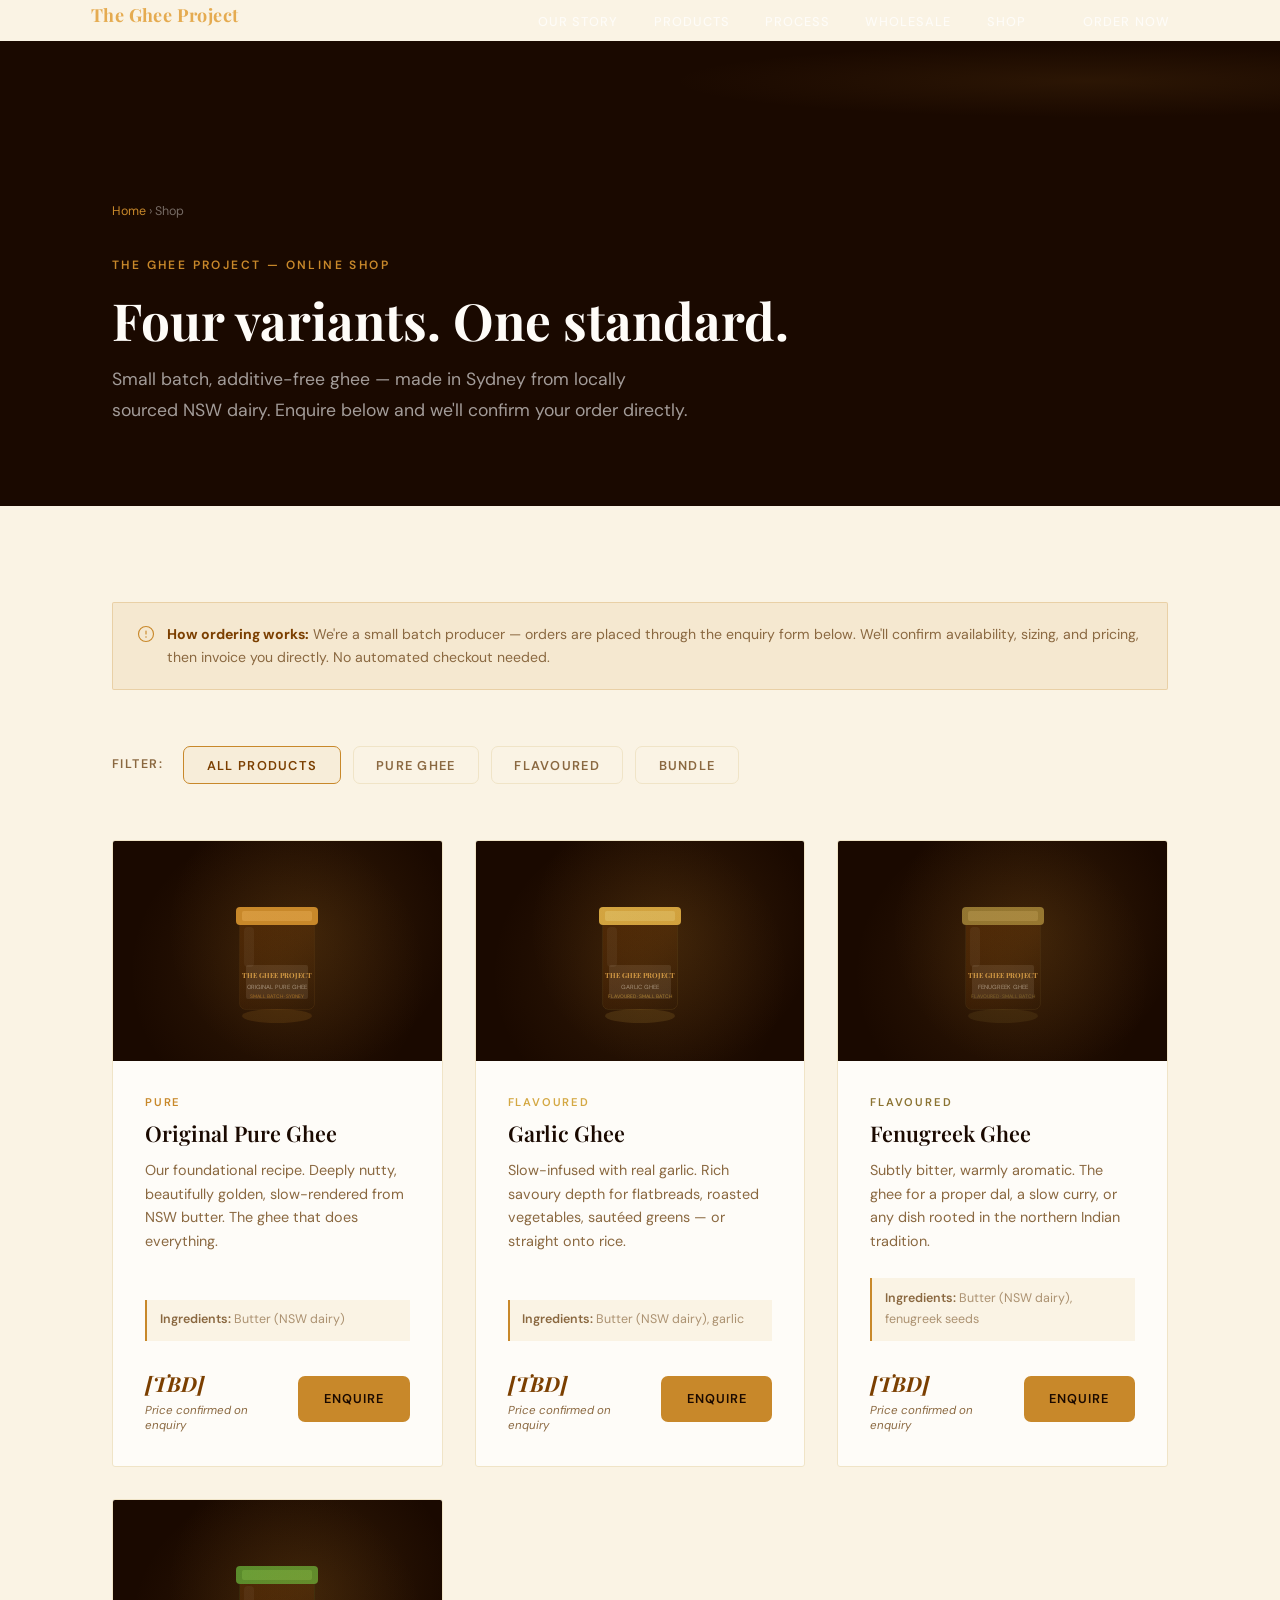
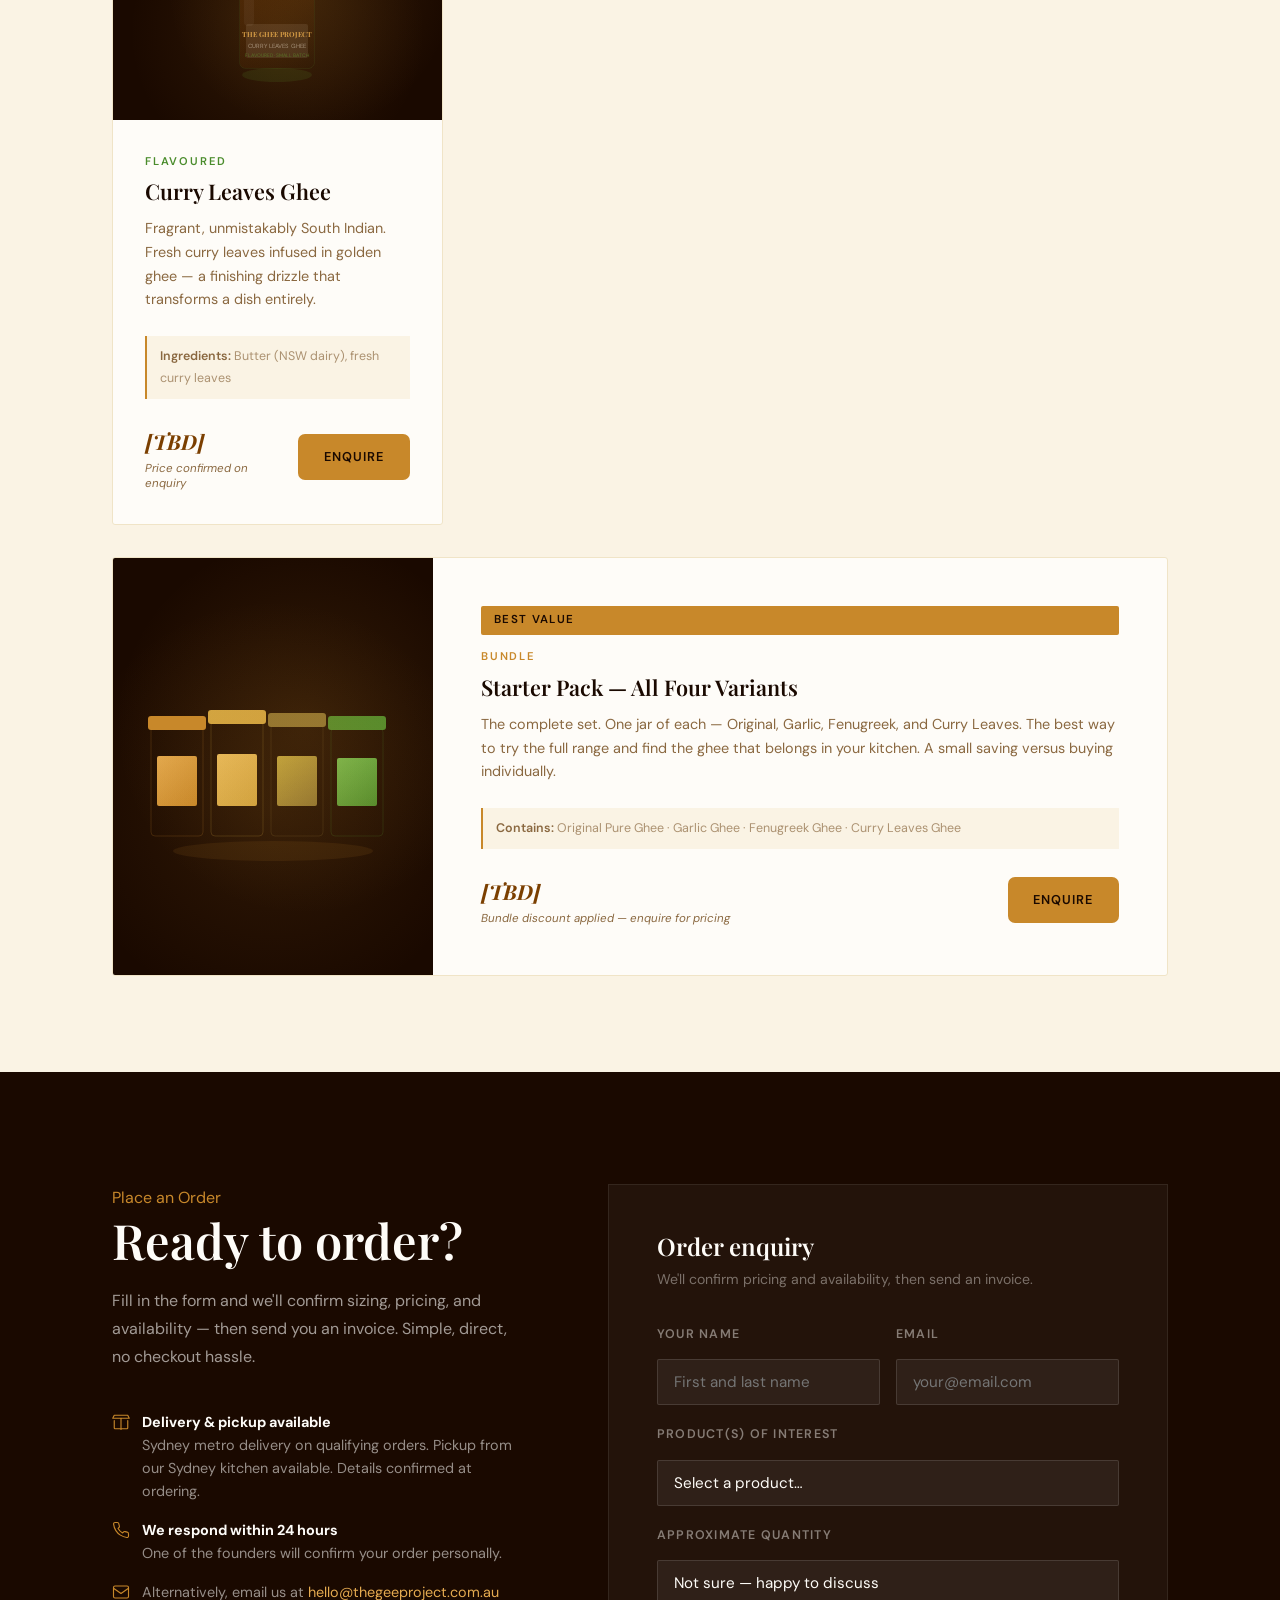
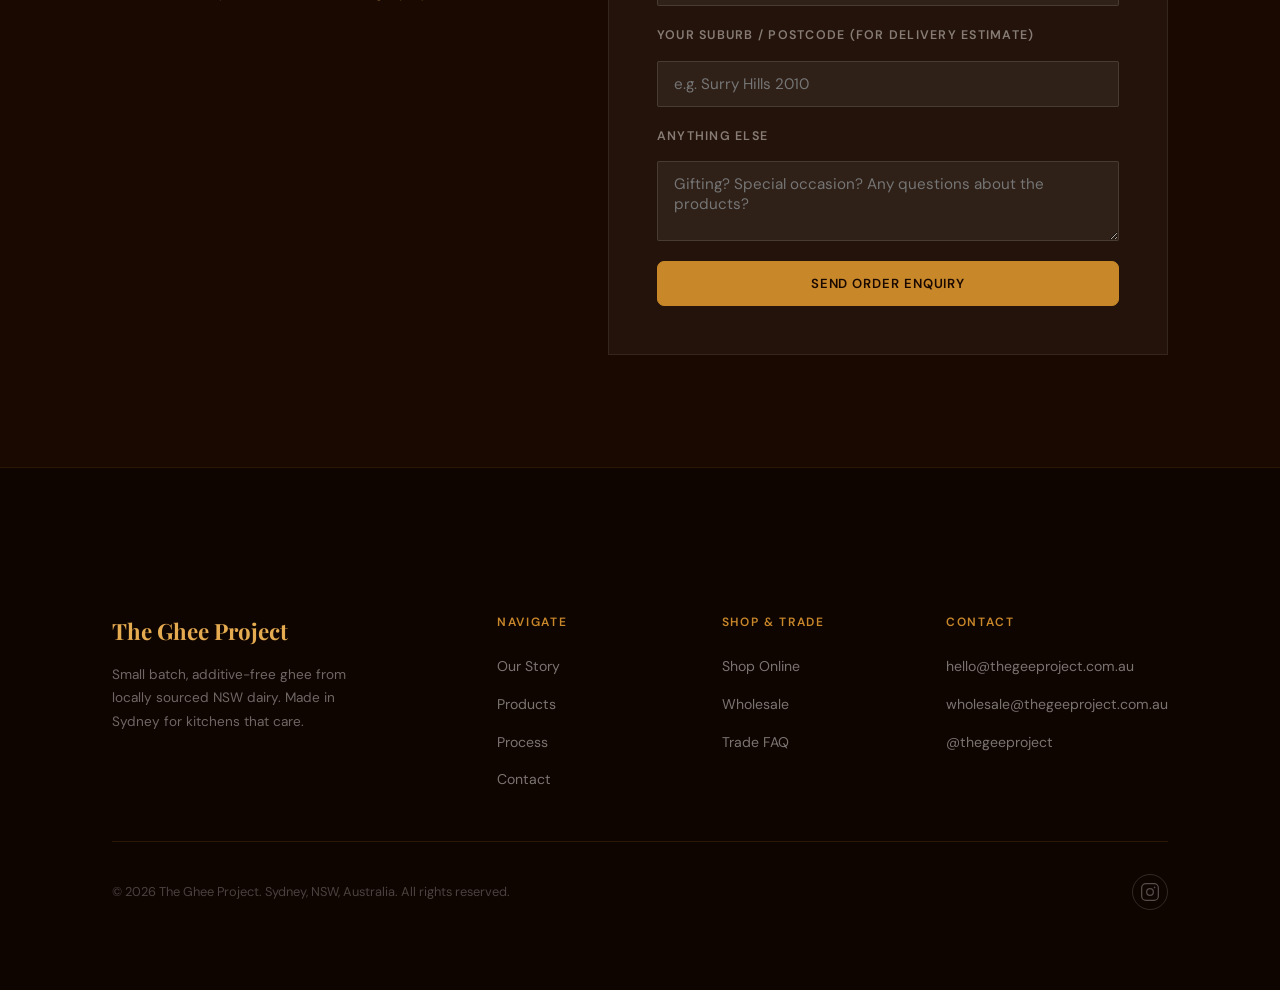
==== shop.html @ bf5cf365 "Initial commit — The Ghee Project website (3 pages + shared CSS/JS)" ====
<!DOCTYPE html>
<html lang="en">
<head>
  <meta charset="UTF-8" />
  <meta name="viewport" content="width=device-width, initial-scale=1.0" />
  <title>Shop — The Ghee Project</title>

  <!-- SEO -->
  <meta name="description" content="Buy small batch ghee online — Original, Garlic, Fenugreek and Curry Leaves. Pure, additive-free ghee made in Sydney from locally sourced NSW dairy." />
  <meta property="og:title" content="Shop — The Ghee Project" />
  <meta property="og:description" content="Buy ghee online Australia — small batch, pure, additive-free. Made in Sydney from NSW dairy." />
  <meta property="og:image" content="/assets/images/og-image.jpg" />
  <meta property="og:type" content="website" />
  <link rel="canonical" href="https://thegeeproject.com.au/shop.html" />

  <!-- Fonts -->
  <link href="https://fonts.googleapis.com/css2?family=Playfair+Display:ital,wght@0,400;0,600;0,700;1,400;1,600&family=DM+Sans:wght@300;400;500;600&display=swap" rel="stylesheet" />

  <!-- Styles -->
  <link rel="stylesheet" href="assets/css/main.css" />

  <style>
    /* ── Page hero ── */
    .page-hero {
      background: var(--dark);
      padding: 10rem 7rem 5rem;
      position: relative;
      overflow: hidden;
    }
    .page-hero::before {
      content: '';
      position: absolute;
      inset: 0;
      background: radial-gradient(ellipse 50% 70% at 85% 50%, rgba(200,136,42,0.1) 0%, transparent 65%);
      pointer-events: none;
    }
    .page-hero-inner {
      max-width: 1200px;
      margin: 0 auto;
      position: relative;
      z-index: 1;
    }
    .breadcrumb {
      font-family: 'DM Sans', sans-serif;
      font-size: 0.78rem;
      color: rgba(254,252,248,0.4);
      margin-bottom: 2rem;
    }
    .breadcrumb a { color: var(--gold); text-decoration: none; }
    .breadcrumb a:hover { text-decoration: underline; }
    .page-hero-title {
      font-family: 'Playfair Display', serif;
      font-size: clamp(2.2rem, 4vw, 3.5rem);
      font-weight: 700;
      color: var(--white);
      margin-bottom: 1rem;
      line-height: 1.1;
    }
    .page-hero-body {
      font-family: 'DM Sans', sans-serif;
      font-size: 1.05rem;
      color: rgba(254,252,248,0.55);
      max-width: 540px;
      line-height: 1.75;
    }

    /* ── Shop section ── */
    .shop-section {
      background: var(--cream);
      padding: 6rem 7rem;
    }
    .shop-inner {
      max-width: 1200px;
      margin: 0 auto;
    }

    /* Filter bar */
    .shop-filter-bar {
      display: flex;
      align-items: center;
      gap: 0.75rem;
      margin-bottom: 3.5rem;
      flex-wrap: wrap;
    }
    .shop-filter-label {
      font-family: 'DM Sans', sans-serif;
      font-size: 0.78rem;
      font-weight: 600;
      text-transform: uppercase;
      letter-spacing: 0.12em;
      color: var(--muted);
      margin-right: 0.5rem;
    }
    .shop-filter-btn {
      font-family: 'DM Sans', sans-serif;
      font-size: 0.8rem;
      font-weight: 600;
      text-transform: uppercase;
      letter-spacing: 0.1em;
      padding: 0.6rem 1.4rem;
      border: 1.5px solid var(--cream-dk);
      background: transparent;
      color: var(--muted);
      cursor: pointer;
      border-radius: 7px;
      transition: border-color 0.2s, color 0.2s, background 0.2s;
    }
    .shop-filter-btn:hover,
    .shop-filter-btn.active {
      border-color: var(--gold);
      color: var(--amber);
      background: rgba(200,136,42,0.06);
    }

    /* Shop grid */
    .shop-grid {
      display: grid;
      grid-template-columns: repeat(3, 1fr);
      gap: 2rem;
    }

    /* Product shop card */
    .shop-card {
      background: var(--white);
      border: 1px solid var(--cream-dk);
      display: flex;
      flex-direction: column;
      transition: box-shadow 0.3s ease, transform 0.3s ease;
    }
    .shop-card:hover {
      box-shadow: 0 8px 32px rgba(26,9,0,0.1);
      transform: translateY(-3px);
    }
    .shop-card-visual {
      height: 220px;
      display: flex;
      align-items: center;
      justify-content: center;
      background: var(--dark);
      position: relative;
      overflow: hidden;
    }
    .shop-card-visual::after {
      content: '';
      position: absolute;
      inset: 0;
      background: radial-gradient(circle at 50% 60%, rgba(200,136,42,0.12) 0%, transparent 70%);
      pointer-events: none;
    }
    .shop-card-body {
      padding: 2rem;
      display: flex;
      flex-direction: column;
      flex: 1;
    }
    .shop-card-tag {
      font-family: 'DM Sans', sans-serif;
      font-size: 0.7rem;
      font-weight: 600;
      letter-spacing: 0.16em;
      text-transform: uppercase;
      color: var(--gold);
      margin-bottom: 0.5rem;
    }
    .shop-card-name {
      font-family: 'Playfair Display', serif;
      font-size: 1.35rem;
      font-weight: 600;
      color: var(--dark);
      margin-bottom: 0.75rem;
      line-height: 1.2;
    }
    .shop-card-desc {
      font-family: 'DM Sans', sans-serif;
      font-size: 0.9rem;
      color: var(--muted);
      line-height: 1.65;
      flex: 1;
      margin-bottom: 1.5rem;
    }
    .shop-card-ingredients {
      font-family: 'DM Sans', sans-serif;
      font-size: 0.78rem;
      color: rgba(138,104,64,0.7);
      margin-bottom: 1.5rem;
      padding: 0.6rem 0.8rem;
      background: var(--cream);
      border-left: 2px solid var(--gold);
    }
    .shop-card-ingredients strong {
      font-weight: 600;
      color: var(--muted);
    }
    .shop-card-footer {
      display: flex;
      align-items: center;
      justify-content: space-between;
      gap: 1rem;
    }
    .shop-card-price {
      font-family: 'Playfair Display', serif;
      font-size: 1.3rem;
      font-weight: 700;
      color: var(--amber);
    }
    .shop-card-price .price-note {
      font-family: 'DM Sans', sans-serif;
      font-size: 0.72rem;
      font-weight: 400;
      color: var(--muted);
      display: block;
      line-height: 1.3;
      margin-top: 0.15rem;
    }
    .shop-card-cta {
      font-family: 'DM Sans', sans-serif;
      font-size: 0.8rem;
      font-weight: 600;
      text-transform: uppercase;
      letter-spacing: 0.08em;
      padding: 0.75rem 1.6rem;
      background: var(--gold);
      color: var(--dark);
      border: none;
      cursor: pointer;
      border-radius: 7px;
      text-decoration: none;
      display: inline-block;
      transition: background 0.2s, transform 0.18s;
    }
    .shop-card-cta:active { transform: translateY(1px); }
    .shop-card-cta:hover { background: var(--amber); color: var(--white); }

    /* Variant accent colours */
    .shop-card[data-variant="original"] .shop-card-tag { color: var(--v-original); }
    .shop-card[data-variant="garlic"]   .shop-card-tag { color: var(--v-garlic); }
    .shop-card[data-variant="fenugreek"] .shop-card-tag { color: var(--v-fenugreek); }
    .shop-card[data-variant="curry"]    .shop-card-tag { color: var(--v-curry); }
    .shop-card[data-variant="bundle"]   .shop-card-tag { color: var(--gold); }

    /* Bundle card — full width */
    .shop-card.bundle-card {
      grid-column: 1 / -1;
      flex-direction: row;
    }
    .bundle-card .shop-card-visual {
      width: 320px;
      min-width: 280px;
      height: auto;
      flex-shrink: 0;
    }
    .bundle-card .shop-card-body {
      padding: 3rem;
    }
    .bundle-badge {
      display: inline-block;
      font-family: 'DM Sans', sans-serif;
      font-size: 0.72rem;
      font-weight: 600;
      text-transform: uppercase;
      letter-spacing: 0.12em;
      padding: 0.3rem 0.8rem;
      background: var(--gold);
      color: var(--dark);
      border-radius: 2px;
      margin-bottom: 0.75rem;
    }

    /* ── Order form section ── */
    .order-section {
      background: var(--dark);
      padding: 7rem 7rem;
    }
    .order-inner {
      max-width: 1200px;
      margin: 0 auto;
      display: grid;
      grid-template-columns: 1fr 1.4fr;
      gap: 6rem;
      align-items: start;
    }
    .order-info .section-eyebrow { color: var(--gold); }
    .order-info .section-title   { color: var(--white); }
    .order-body {
      font-family: 'DM Sans', sans-serif;
      font-size: 1rem;
      color: rgba(254,252,248,0.6);
      line-height: 1.75;
      margin-top: 1.2rem;
      margin-bottom: 2.5rem;
    }
    .shipping-info {
      display: flex;
      flex-direction: column;
      gap: 1rem;
    }
    .shipping-row {
      display: flex;
      align-items: flex-start;
      gap: 0.75rem;
      font-family: 'DM Sans', sans-serif;
      font-size: 0.9rem;
      color: rgba(254,252,248,0.55);
      line-height: 1.6;
    }
    .shipping-row svg { color: var(--gold); flex-shrink: 0; margin-top: 2px; }

    .order-form-wrap {
      background: rgba(255,255,255,0.04);
      border: 1px solid rgba(255,255,255,0.08);
      padding: 3rem;
    }
    .order-form-wrap h3 {
      font-family: 'Playfair Display', serif;
      font-size: 1.5rem;
      color: var(--white);
      margin-bottom: 0.4rem;
    }
    .order-form-wrap .form-subtitle {
      font-family: 'DM Sans', sans-serif;
      font-size: 0.88rem;
      color: rgba(254,252,248,0.4);
      margin-bottom: 2rem;
    }
    .form-group {
      display: flex;
      flex-direction: column;
      gap: 0.4rem;
      margin-bottom: 1.2rem;
    }
    .form-group label {
      font-family: 'DM Sans', sans-serif;
      font-size: 0.78rem;
      font-weight: 600;
      text-transform: uppercase;
      letter-spacing: 0.1em;
      color: rgba(254,252,248,0.45);
    }
    .form-group input,
    .form-group select,
    .form-group textarea {
      background: rgba(255,255,255,0.06);
      border: 1px solid rgba(255,255,255,0.12);
      color: var(--white);
      font-family: 'DM Sans', sans-serif;
      font-size: 0.95rem;
      padding: 0.75rem 1rem;
      outline: none;
      transition: border-color 0.2s;
      border-radius: 2px;
      -webkit-appearance: none;
    }
    .form-group input:focus,
    .form-group select:focus,
    .form-group textarea:focus { border-color: var(--gold); }
    .form-group select option { background: var(--dark); }
    .form-group textarea { resize: vertical; min-height: 80px; }
    .form-row { display: grid; grid-template-columns: 1fr 1fr; gap: 1rem; }
    .form-status {
      margin-top: 1rem;
      font-family: 'DM Sans', sans-serif;
      font-size: 0.88rem;
      padding: 0.75rem 1rem;
      border-radius: 2px;
    }
    .form-status--success { background: rgba(74,140,44,0.15); color: #7ec85a; }
    .form-status--error   { background: rgba(200,40,40,0.15);  color: #e57070; }
    .form-status--warn    { background: rgba(200,136,42,0.15); color: var(--gold-lt); }

    /* ── Notice banner ── */
    .shop-notice {
      background: rgba(200,136,42,0.1);
      border: 1px solid rgba(200,136,42,0.25);
      padding: 1.25rem 1.5rem;
      display: flex;
      align-items: flex-start;
      gap: 0.75rem;
      margin-bottom: 3.5rem;
      border-radius: 2px;
    }
    .shop-notice svg { color: var(--gold); flex-shrink: 0; margin-top: 2px; }
    .shop-notice p {
      font-family: 'DM Sans', sans-serif;
      font-size: 0.88rem;
      color: var(--muted);
      line-height: 1.65;
    }
    .shop-notice p strong { color: var(--amber); }

    /* ── Footer ── */
    .footer {
      background: #0e0400;
      padding: 5rem 7rem 3rem;
    }
    .footer-inner { max-width: 1200px; margin: 0 auto; }
    .footer-top {
      display: grid;
      grid-template-columns: 2fr 1fr 1fr 1fr;
      gap: 4rem;
      padding-bottom: 3rem;
      border-bottom: 1px solid rgba(200,136,42,0.15);
    }
    .footer-brand-name {
      font-family: 'Playfair Display', serif;
      font-size: 1.4rem;
      font-weight: 700;
      color: var(--gold-lt);
      margin-bottom: 0.75rem;
    }
    .footer-brand-tagline {
      font-family: 'DM Sans', sans-serif;
      font-size: 0.85rem;
      color: rgba(254,252,248,0.4);
      line-height: 1.7;
      max-width: 260px;
    }
    .footer-col-title {
      font-family: 'DM Sans', sans-serif;
      font-size: 0.75rem;
      font-weight: 600;
      text-transform: uppercase;
      letter-spacing: 0.14em;
      color: var(--gold);
      margin-bottom: 1.2rem;
    }
    .footer-links { list-style: none; display: flex; flex-direction: column; gap: 0.6rem; }
    .footer-links a {
      font-family: 'DM Sans', sans-serif;
      font-size: 0.88rem;
      color: rgba(254,252,248,0.45);
      text-decoration: none;
      transition: color 0.2s;
    }
    .footer-links a:hover { color: var(--gold-lt); }
    .footer-bottom {
      display: flex;
      justify-content: space-between;
      align-items: center;
      padding-top: 2rem;
    }
    .footer-copy {
      font-family: 'DM Sans', sans-serif;
      font-size: 0.8rem;
      color: rgba(254,252,248,0.25);
    }
    .footer-social { display: flex; gap: 1rem; }
    .footer-social a { color: rgba(254,252,248,0.3); transition: color 0.2s; }
    .footer-social a:hover { color: var(--gold); }

    /* Scroll-to-top */
    .scroll-top {
      position: fixed;
      bottom: 2rem; right: 2rem;
      width: 2.8rem; height: 2.8rem;
      background: var(--gold); color: var(--dark);
      border: none; cursor: pointer;
      display: flex; align-items: center; justify-content: center;
      z-index: 800; opacity: 0; transform: translateY(10px);
      transition: opacity 0.3s, transform 0.3s;
      border-radius: 7px;
    }
    .scroll-top.visible { opacity: 1; transform: translateY(0); }

    /* Responsive */
    @media (max-width: 900px) {
      .page-hero { padding: 8rem 1.5rem 4rem; }
      .shop-section, .order-section { padding: 5rem 1.5rem; }
      .shop-grid { grid-template-columns: 1fr 1fr; }
      .shop-card.bundle-card { flex-direction: column; }
      .bundle-card .shop-card-visual { width: 100%; height: 200px; }
      .bundle-card .shop-card-body { padding: 2rem; }
      .order-inner { grid-template-columns: 1fr; gap: 3rem; }
      .order-form-wrap { padding: 2rem 1.5rem; }
      .form-row { grid-template-columns: 1fr; }
      .footer { padding: 4rem 1.5rem 2rem; }
      .footer-top { grid-template-columns: 1fr 1fr; gap: 2.5rem; }
      .footer-bottom { flex-direction: column; gap: 1rem; text-align: center; }
    }
    @media (max-width: 480px) {
      .shop-grid { grid-template-columns: 1fr; }
      .footer-top { grid-template-columns: 1fr; }
    }
  </style>
</head>
<body>

<!-- NAVIGATION -->
<nav class="site-nav" role="navigation" aria-label="Main navigation">
  <div class="nav-inner">
    <a href="index.html" class="nav-logo" aria-label="The Ghee Project — home">
      <svg width="180" height="32" viewBox="0 0 180 32" fill="none" xmlns="http://www.w3.org/2000/svg" aria-hidden="true">
        <text x="3" y="22" font-family="Playfair Display, serif" font-size="18" font-weight="700" fill="currentColor">The Ghee Project</text>
      </svg>
    </a>
    <ul class="nav-links" role="list">
      <li><a href="index.html#about">Our Story</a></li>
      <li><a href="index.html#products">Products</a></li>
      <li><a href="index.html#process">Process</a></li>
      <li><a href="wholesale.html">Wholesale</a></li>
      <li><a href="shop.html" class="active">Shop</a></li>
      <li><a href="#order-form" class="nav-cta">Order Now</a></li>
    </ul>
    <button class="nav-hamburger" aria-label="Open navigation menu" aria-expanded="false">
      <span></span><span></span><span></span>
    </button>
  </div>
</nav>
<div class="nav-overlay" aria-hidden="true"></div>

<!-- ═══════════════════════════════════════
     PAGE HERO
═══════════════════════════════════════ -->
<section class="page-hero" aria-label="Shop — hero">
  <div class="page-hero-inner">
    <nav class="breadcrumb" aria-label="Breadcrumb">
      <a href="index.html">Home</a> &rsaquo; Shop
    </nav>
    <p class="section-eyebrow" style="color:var(--gold); font-family:'DM Sans',sans-serif; font-size:0.75rem; font-weight:600; letter-spacing:0.2em; text-transform:uppercase; display:block; margin-bottom:1rem;">The Ghee Project — Online Shop</p>
    <h1 class="page-hero-title fade-up">Four variants. One standard.</h1>
    <p class="page-hero-body fade-up" style="transition-delay:0.1s">
      Small batch, additive-free ghee — made in Sydney from locally sourced NSW dairy.
      Enquire below and we'll confirm your order directly.
    </p>
  </div>
</section>

<!-- ═══════════════════════════════════════
     SHOP
═══════════════════════════════════════ -->
<section class="shop-section" id="shop" aria-label="Shop — products">
  <div class="shop-inner">

    <!-- Notice: ordering via enquiry form -->
    <div class="shop-notice" role="note">
      <svg width="18" height="18" viewBox="0 0 24 24" fill="none" stroke="currentColor" stroke-width="1.5" stroke-linecap="round" stroke-linejoin="round" aria-hidden="true">
        <circle cx="12" cy="12" r="10"/>
        <path d="M12 8v4"/>
        <circle cx="12" cy="16" r="1" fill="currentColor" stroke="none"/>
      </svg>
      <p>
        <strong>How ordering works:</strong> We're a small batch producer — orders are placed through the enquiry form below. We'll confirm availability, sizing, and pricing, then invoice you directly. No automated checkout needed.
      </p>
    </div>

    <!-- Filter bar -->
    <div class="shop-filter-bar" role="group" aria-label="Filter products">
      <span class="shop-filter-label">Filter:</span>
      <button class="shop-filter-btn active" data-filter="all">All products</button>
      <button class="shop-filter-btn" data-filter="pure">Pure ghee</button>
      <button class="shop-filter-btn" data-filter="flavoured">Flavoured</button>
      <button class="shop-filter-btn" data-filter="bundle">Bundle</button>
    </div>

    <!-- Products grid -->
    <div class="shop-grid">

      <!-- Original Pure Ghee -->
      <article class="shop-card fade-up" data-variant="original" data-category="pure" aria-label="Original Pure Ghee">
        <div class="shop-card-visual">
          <svg width="110" height="160" viewBox="0 0 110 160" fill="none" xmlns="http://www.w3.org/2000/svg" aria-hidden="true">
            <ellipse cx="55" cy="145" rx="35" ry="7" fill="rgba(200,136,42,0.15)"/>
            <rect x="18" y="48" width="74" height="90" rx="5" fill="rgba(26,9,0,0.8)" stroke="rgba(200,136,42,0.2)" stroke-width="1"/>
            <rect x="18" y="48" width="74" height="90" rx="5" fill="url(#og1)"/>
            <rect x="14" y="36" width="82" height="18" rx="4" fill="#C8882A"/>
            <rect x="20" y="40" width="70" height="10" rx="2" fill="#E5AB50" opacity="0.6"/>
            <rect x="24" y="94" width="62" height="34" rx="2" fill="rgba(250,243,228,0.1)"/>
            <text x="55" y="107" text-anchor="middle" font-family="Playfair Display,serif" font-size="7" font-weight="700" fill="rgba(229,171,80,0.9)">THE GHEE PROJECT</text>
            <text x="55" y="118" text-anchor="middle" font-family="DM Sans,sans-serif" font-size="6" fill="rgba(254,252,248,0.5)">ORIGINAL PURE GHEE</text>
            <text x="55" y="127" text-anchor="middle" font-family="DM Sans,sans-serif" font-size="5" fill="rgba(200,136,42,0.7)">SMALL BATCH · SYDNEY</text>
            <!-- Shine -->
            <rect x="22" y="56" width="10" height="40" rx="4" fill="rgba(255,255,255,0.05)"/>
            <defs>
              <linearGradient id="og1" x1="18" y1="48" x2="92" y2="138" gradientUnits="userSpaceOnUse">
                <stop offset="0%" stop-color="rgba(61,26,0,0.95)"/>
                <stop offset="100%" stop-color="rgba(26,9,0,0.98)"/>
              </linearGradient>
            </defs>
          </svg>
        </div>
        <div class="shop-card-body">
          <p class="shop-card-tag">Pure</p>
          <h2 class="shop-card-name">Original Pure Ghee</h2>
          <p class="shop-card-desc">
            Our foundational recipe. Deeply nutty, beautifully golden, slow-rendered
            from NSW butter. The ghee that does everything.
          </p>
          <div class="shop-card-ingredients">
            <strong>Ingredients:</strong> Butter (NSW dairy)
          </div>
          <div class="shop-card-footer">
            <div class="shop-card-price">
              [TBD]
              <span class="price-note">Price confirmed on enquiry</span>
            </div>
            <a href="#order-form" class="shop-card-cta" onclick="prefillProduct('Original Pure Ghee')">Enquire</a>
          </div>
        </div>
      </article>

      <!-- Garlic Ghee -->
      <article class="shop-card fade-up" data-variant="garlic" data-category="flavoured" aria-label="Garlic Ghee" style="transition-delay:0.1s">
        <div class="shop-card-visual">
          <svg width="110" height="160" viewBox="0 0 110 160" fill="none" xmlns="http://www.w3.org/2000/svg" aria-hidden="true">
            <ellipse cx="55" cy="145" rx="35" ry="7" fill="rgba(212,168,67,0.15)"/>
            <rect x="18" y="48" width="74" height="90" rx="5" fill="rgba(26,9,0,0.8)" stroke="rgba(212,168,67,0.2)" stroke-width="1"/>
            <rect x="18" y="48" width="74" height="90" rx="5" fill="url(#og2)"/>
            <rect x="14" y="36" width="82" height="18" rx="4" fill="#D4A843"/>
            <rect x="20" y="40" width="70" height="10" rx="2" fill="#E5C870" opacity="0.6"/>
            <rect x="24" y="94" width="62" height="34" rx="2" fill="rgba(250,243,228,0.1)"/>
            <text x="55" y="107" text-anchor="middle" font-family="Playfair Display,serif" font-size="7" font-weight="700" fill="rgba(229,171,80,0.9)">THE GHEE PROJECT</text>
            <text x="55" y="118" text-anchor="middle" font-family="DM Sans,sans-serif" font-size="6" fill="rgba(254,252,248,0.5)">GARLIC GHEE</text>
            <text x="55" y="127" text-anchor="middle" font-family="DM Sans,sans-serif" font-size="5" fill="rgba(212,168,67,0.7)">FLAVOURED · SMALL BATCH</text>
            <rect x="22" y="56" width="10" height="40" rx="4" fill="rgba(255,255,255,0.05)"/>
            <defs>
              <linearGradient id="og2" x1="18" y1="48" x2="92" y2="138" gradientUnits="userSpaceOnUse">
                <stop offset="0%" stop-color="rgba(61,26,0,0.95)"/>
                <stop offset="100%" stop-color="rgba(26,9,0,0.98)"/>
              </linearGradient>
            </defs>
          </svg>
        </div>
        <div class="shop-card-body">
          <p class="shop-card-tag">Flavoured</p>
          <h2 class="shop-card-name">Garlic Ghee</h2>
          <p class="shop-card-desc">
            Slow-infused with real garlic. Rich savoury depth for flatbreads,
            roasted vegetables, sautéed greens — or straight onto rice.
          </p>
          <div class="shop-card-ingredients">
            <strong>Ingredients:</strong> Butter (NSW dairy), garlic
          </div>
          <div class="shop-card-footer">
            <div class="shop-card-price">
              [TBD]
              <span class="price-note">Price confirmed on enquiry</span>
            </div>
            <a href="#order-form" class="shop-card-cta" onclick="prefillProduct('Garlic Ghee')">Enquire</a>
          </div>
        </div>
      </article>

      <!-- Fenugreek Ghee -->
      <article class="shop-card fade-up" data-variant="fenugreek" data-category="flavoured" aria-label="Fenugreek Ghee" style="transition-delay:0.2s">
        <div class="shop-card-visual">
          <svg width="110" height="160" viewBox="0 0 110 160" fill="none" xmlns="http://www.w3.org/2000/svg" aria-hidden="true">
            <ellipse cx="55" cy="145" rx="35" ry="7" fill="rgba(139,115,50,0.15)"/>
            <rect x="18" y="48" width="74" height="90" rx="5" fill="rgba(26,9,0,0.8)" stroke="rgba(139,115,50,0.25)" stroke-width="1"/>
            <rect x="18" y="48" width="74" height="90" rx="5" fill="url(#og3)"/>
            <rect x="14" y="36" width="82" height="18" rx="4" fill="#8B7332"/>
            <rect x="20" y="40" width="70" height="10" rx="2" fill="#B09450" opacity="0.6"/>
            <rect x="24" y="94" width="62" height="34" rx="2" fill="rgba(250,243,228,0.1)"/>
            <text x="55" y="107" text-anchor="middle" font-family="Playfair Display,serif" font-size="7" font-weight="700" fill="rgba(229,171,80,0.9)">THE GHEE PROJECT</text>
            <text x="55" y="118" text-anchor="middle" font-family="DM Sans,sans-serif" font-size="6" fill="rgba(254,252,248,0.5)">FENUGREEK GHEE</text>
            <text x="55" y="127" text-anchor="middle" font-family="DM Sans,sans-serif" font-size="5" fill="rgba(139,115,50,0.7)">FLAVOURED · SMALL BATCH</text>
            <rect x="22" y="56" width="10" height="40" rx="4" fill="rgba(255,255,255,0.05)"/>
            <defs>
              <linearGradient id="og3" x1="18" y1="48" x2="92" y2="138" gradientUnits="userSpaceOnUse">
                <stop offset="0%" stop-color="rgba(61,26,0,0.95)"/>
                <stop offset="100%" stop-color="rgba(26,9,0,0.98)"/>
              </linearGradient>
            </defs>
          </svg>
        </div>
        <div class="shop-card-body">
          <p class="shop-card-tag">Flavoured</p>
          <h2 class="shop-card-name">Fenugreek Ghee</h2>
          <p class="shop-card-desc">
            Subtly bitter, warmly aromatic. The ghee for a proper dal, a slow curry,
            or any dish rooted in the northern Indian tradition.
          </p>
          <div class="shop-card-ingredients">
            <strong>Ingredients:</strong> Butter (NSW dairy), fenugreek seeds
          </div>
          <div class="shop-card-footer">
            <div class="shop-card-price">
              [TBD]
              <span class="price-note">Price confirmed on enquiry</span>
            </div>
            <a href="#order-form" class="shop-card-cta" onclick="prefillProduct('Fenugreek Ghee')">Enquire</a>
          </div>
        </div>
      </article>

      <!-- Curry Leaves Ghee -->
      <article class="shop-card fade-up" data-variant="curry" data-category="flavoured" aria-label="Curry Leaves Ghee" style="transition-delay:0.3s">
        <div class="shop-card-visual">
          <svg width="110" height="160" viewBox="0 0 110 160" fill="none" xmlns="http://www.w3.org/2000/svg" aria-hidden="true">
            <ellipse cx="55" cy="145" rx="35" ry="7" fill="rgba(74,140,44,0.15)"/>
            <rect x="18" y="48" width="74" height="90" rx="5" fill="rgba(26,9,0,0.8)" stroke="rgba(74,140,44,0.25)" stroke-width="1"/>
            <rect x="18" y="48" width="74" height="90" rx="5" fill="url(#og4)"/>
            <rect x="14" y="36" width="82" height="18" rx="4" fill="#4A8C2C"/>
            <rect x="20" y="40" width="70" height="10" rx="2" fill="#6AB040" opacity="0.6"/>
            <rect x="24" y="94" width="62" height="34" rx="2" fill="rgba(250,243,228,0.1)"/>
            <text x="55" y="107" text-anchor="middle" font-family="Playfair Display,serif" font-size="7" font-weight="700" fill="rgba(229,171,80,0.9)">THE GHEE PROJECT</text>
            <text x="55" y="118" text-anchor="middle" font-family="DM Sans,sans-serif" font-size="6" fill="rgba(254,252,248,0.5)">CURRY LEAVES GHEE</text>
            <text x="55" y="127" text-anchor="middle" font-family="DM Sans,sans-serif" font-size="5" fill="rgba(74,140,44,0.7)">FLAVOURED · SMALL BATCH</text>
            <rect x="22" y="56" width="10" height="40" rx="4" fill="rgba(255,255,255,0.05)"/>
            <defs>
              <linearGradient id="og4" x1="18" y1="48" x2="92" y2="138" gradientUnits="userSpaceOnUse">
                <stop offset="0%" stop-color="rgba(61,26,0,0.95)"/>
                <stop offset="100%" stop-color="rgba(26,9,0,0.98)"/>
              </linearGradient>
            </defs>
          </svg>
        </div>
        <div class="shop-card-body">
          <p class="shop-card-tag">Flavoured</p>
          <h2 class="shop-card-name">Curry Leaves Ghee</h2>
          <p class="shop-card-desc">
            Fragrant, unmistakably South Indian. Fresh curry leaves infused in golden ghee —
            a finishing drizzle that transforms a dish entirely.
          </p>
          <div class="shop-card-ingredients">
            <strong>Ingredients:</strong> Butter (NSW dairy), fresh curry leaves
          </div>
          <div class="shop-card-footer">
            <div class="shop-card-price">
              [TBD]
              <span class="price-note">Price confirmed on enquiry</span>
            </div>
            <a href="#order-form" class="shop-card-cta" onclick="prefillProduct('Curry Leaves Ghee')">Enquire</a>
          </div>
        </div>
      </article>

      <!-- Starter Pack bundle — full width row -->
      <article class="shop-card bundle-card fade-up" data-variant="bundle" data-category="bundle" aria-label="Starter Pack — all four variants">
        <div class="shop-card-visual">
          <!-- Four jars together -->
          <svg width="260" height="200" viewBox="0 0 260 200" fill="none" xmlns="http://www.w3.org/2000/svg" aria-hidden="true">
            <ellipse cx="130" cy="185" rx="100" ry="10" fill="rgba(200,136,42,0.1)"/>
            <!-- Jar 1 — Original -->
            <rect x="8" y="60" width="52" height="110" rx="4" fill="#1A0900" stroke="rgba(200,136,42,0.2)" stroke-width="1"/>
            <rect x="5" y="50" width="58" height="14" rx="3" fill="#C8882A"/>
            <!-- Jar 2 — Garlic -->
            <rect x="68" y="55" width="52" height="115" rx="4" fill="#1A0900" stroke="rgba(212,168,67,0.2)" stroke-width="1"/>
            <rect x="65" y="44" width="58" height="14" rx="3" fill="#D4A843"/>
            <!-- Jar 3 — Fenugreek -->
            <rect x="128" y="58" width="52" height="112" rx="4" fill="#1A0900" stroke="rgba(139,115,50,0.2)" stroke-width="1"/>
            <rect x="125" y="47" width="58" height="14" rx="3" fill="#8B7332"/>
            <!-- Jar 4 — Curry -->
            <rect x="188" y="62" width="52" height="108" rx="4" fill="#1A0900" stroke="rgba(74,140,44,0.2)" stroke-width="1"/>
            <rect x="185" y="50" width="58" height="14" rx="3" fill="#4A8C2C"/>
            <!-- Ghee colour fills -->
            <rect x="14" y="90" width="40" height="50" rx="2" fill="url(#b1)"/>
            <rect x="74" y="88" width="40" height="52" rx="2" fill="url(#b2)"/>
            <rect x="134" y="90" width="40" height="50" rx="2" fill="url(#b3)"/>
            <rect x="194" y="92" width="40" height="48" rx="2" fill="url(#b4)"/>
            <defs>
              <linearGradient id="b1" x1="14" y1="90" x2="54" y2="140" gradientUnits="userSpaceOnUse">
                <stop stop-color="#E5AB50"/><stop offset="1" stop-color="#C8882A"/>
              </linearGradient>
              <linearGradient id="b2" x1="74" y1="88" x2="114" y2="140" gradientUnits="userSpaceOnUse">
                <stop stop-color="#ECC060"/><stop offset="1" stop-color="#D4A843"/>
              </linearGradient>
              <linearGradient id="b3" x1="134" y1="90" x2="174" y2="140" gradientUnits="userSpaceOnUse">
                <stop stop-color="#C0A840"/><stop offset="1" stop-color="#8B7332"/>
              </linearGradient>
              <linearGradient id="b4" x1="194" y1="92" x2="234" y2="140" gradientUnits="userSpaceOnUse">
                <stop stop-color="#70BC50"/><stop offset="1" stop-color="#4A8C2C"/>
              </linearGradient>
            </defs>
          </svg>
        </div>
        <div class="shop-card-body">
          <span class="bundle-badge">Best value</span>
          <p class="shop-card-tag">Bundle</p>
          <h2 class="shop-card-name">Starter Pack — All Four Variants</h2>
          <p class="shop-card-desc">
            The complete set. One jar of each — Original, Garlic, Fenugreek, and Curry Leaves.
            The best way to try the full range and find the ghee that belongs in your kitchen.
            A small saving versus buying individually.
          </p>
          <div class="shop-card-ingredients">
            <strong>Contains:</strong> Original Pure Ghee · Garlic Ghee · Fenugreek Ghee · Curry Leaves Ghee
          </div>
          <div class="shop-card-footer">
            <div class="shop-card-price">
              [TBD]
              <span class="price-note">Bundle discount applied — enquire for pricing</span>
            </div>
            <a href="#order-form" class="shop-card-cta" onclick="prefillProduct('Starter Pack (All Four Variants)')">Enquire</a>
          </div>
        </div>
      </article>

    </div>
  </div>
</section>

<!-- ═══════════════════════════════════════
     ORDER ENQUIRY FORM
═══════════════════════════════════════ -->
<section class="order-section" id="order-form" aria-label="Place an order">
  <div class="order-inner">
    <div class="order-info fade-up">
      <p class="section-eyebrow">Place an Order</p>
      <h2 class="section-title">Ready to order?</h2>
      <p class="order-body">
        Fill in the form and we'll confirm sizing, pricing, and availability — then send
        you an invoice. Simple, direct, no checkout hassle.
      </p>
      <div class="shipping-info">
        <div class="shipping-row">
          <svg width="18" height="18" viewBox="0 0 24 24" fill="none" stroke="currentColor" stroke-width="1.5" stroke-linecap="round" stroke-linejoin="round" aria-hidden="true">
            <path d="M21 10V20a1 1 0 0 1-1 1H4a1 1 0 0 1-1-1V10"/>
            <path d="M23 7H1l2-4h18z"/>
            <line x1="12" y1="22" x2="12" y2="7"/>
          </svg>
          <span>
            <strong style="color:var(--white)">Delivery &amp; pickup available</strong><br>
            Sydney metro delivery on qualifying orders. Pickup from our Sydney kitchen available. Details confirmed at ordering.
          </span>
        </div>
        <div class="shipping-row">
          <svg width="18" height="18" viewBox="0 0 24 24" fill="none" stroke="currentColor" stroke-width="1.5" stroke-linecap="round" stroke-linejoin="round" aria-hidden="true">
            <path d="M22 16.92v3a2 2 0 0 1-2.18 2 19.8 19.8 0 0 1-8.63-3.07 19.5 19.5 0 0 1-6-6A19.8 19.8 0 0 1 2.12 4.18 2 2 0 0 1 4.11 2h3a2 2 0 0 1 2 1.72 12.8 12.8 0 0 0 .7 2.81 2 2 0 0 1-.45 2.11L8.09 9.91a16 16 0 0 0 6 6l1.27-1.27a2 2 0 0 1 2.11-.45 12.8 12.8 0 0 0 2.81.7A2 2 0 0 1 22 16.92z"/>
          </svg>
          <span>
            <strong style="color:var(--white)">We respond within 24 hours</strong><br>
            One of the founders will confirm your order personally.
          </span>
        </div>
        <div class="shipping-row">
          <svg width="18" height="18" viewBox="0 0 24 24" fill="none" stroke="currentColor" stroke-width="1.5" stroke-linecap="round" stroke-linejoin="round" aria-hidden="true">
            <rect x="2" y="4" width="20" height="16" rx="2"/>
            <path d="M2 7l10 7 10-7"/>
          </svg>
          <span>
            Alternatively, email us at <a href="mailto:hello@thegeeproject.com.au" style="color:var(--gold-lt)">hello@thegeeproject.com.au</a>
          </span>
        </div>
      </div>
    </div>

    <div class="order-form-wrap fade-up" style="transition-delay:0.15s">
      <h3>Order enquiry</h3>
      <p class="form-subtitle">We'll confirm pricing and availability, then send an invoice.</p>

      <form
        id="shop-order-form"
        method="POST"
        data-script-url="https://script.google.com/macros/s/AKfycbwek6bg1MLHWLfEgxKfm1FkD8zPGmKn8tmEthsHiQLjn8LI6Q7hsJdsxZPHlEvFyZGa/exec"
        novalidate
      >
        <input type="hidden" name="form_type" value="shop_order" />

        <div class="form-row">
          <div class="form-group">
            <label for="order-name">Your name</label>
            <input type="text" id="order-name" name="name" placeholder="First and last name" required />
          </div>
          <div class="form-group">
            <label for="order-email">Email</label>
            <input type="email" id="order-email" name="email" placeholder="your@email.com" required />
          </div>
        </div>

        <div class="form-group">
          <label for="order-product">Product(s) of interest</label>
          <select id="order-product" name="product">
            <option value="">Select a product…</option>
            <option value="Original Pure Ghee">Original Pure Ghee</option>
            <option value="Garlic Ghee">Garlic Ghee</option>
            <option value="Fenugreek Ghee">Fenugreek Ghee</option>
            <option value="Curry Leaves Ghee">Curry Leaves Ghee</option>
            <option value="Starter Pack (All Four Variants)">Starter Pack — All Four Variants</option>
            <option value="Multiple products">Multiple / other combination</option>
          </select>
        </div>

        <div class="form-group">
          <label for="order-quantity">Approximate quantity</label>
          <select id="order-quantity" name="quantity">
            <option value="">Not sure — happy to discuss</option>
            <option value="1">1 jar</option>
            <option value="2-3">2–3 jars</option>
            <option value="4-6">4–6 jars</option>
            <option value="starter-pack">1 x Starter Pack (all 4 variants)</option>
            <option value="bulk">More — bulk / gifting</option>
          </select>
        </div>

        <div class="form-group">
          <label for="order-suburb">Your suburb / postcode (for delivery estimate)</label>
          <input type="text" id="order-suburb" name="suburb" placeholder="e.g. Surry Hills 2010" />
        </div>

        <div class="form-group">
          <label for="order-notes">Anything else</label>
          <textarea id="order-notes" name="notes" placeholder="Gifting? Special occasion? Any questions about the products?"></textarea>
        </div>

        <button
          type="submit"
          class="btn-primary"
          data-label="Send Order Enquiry"
          style="width:100%;"
        >
          Send Order Enquiry
        </button>
        <div class="form-status" role="alert" aria-live="polite"></div>
      </form>
    </div>
  </div>
</section>

<!-- ═══════════════════════════════════════
     FOOTER
═══════════════════════════════════════ -->
<footer class="footer" role="contentinfo">
  <div class="footer-inner">
    <div class="footer-top">
      <div>
        <p class="footer-brand-name">The Ghee Project</p>
        <p class="footer-brand-tagline">
          Small batch, additive-free ghee from locally sourced NSW dairy.
          Made in Sydney for kitchens that care.
        </p>
      </div>
      <div>
        <p class="footer-col-title">Navigate</p>
        <ul class="footer-links" role="list">
          <li><a href="index.html#about">Our Story</a></li>
          <li><a href="index.html#products">Products</a></li>
          <li><a href="index.html#process">Process</a></li>
          <li><a href="index.html#contact">Contact</a></li>
        </ul>
      </div>
      <div>
        <p class="footer-col-title">Shop &amp; Trade</p>
        <ul class="footer-links" role="list">
          <li><a href="shop.html">Shop Online</a></li>
          <li><a href="wholesale.html">Wholesale</a></li>
          <li><a href="wholesale.html#faq">Trade FAQ</a></li>
        </ul>
      </div>
      <div>
        <p class="footer-col-title">Contact</p>
        <ul class="footer-links" role="list">
          <li><a href="mailto:hello@thegeeproject.com.au">hello@thegeeproject.com.au</a></li>
          <li><a href="mailto:wholesale@thegeeproject.com.au">wholesale@thegeeproject.com.au</a></li>
          <li><a href="https://instagram.com/thegeeproject" target="_blank" rel="noopener noreferrer">@thegeeproject</a></li>
        </ul>
      </div>
    </div>
    <div class="footer-bottom">
      <p class="footer-copy">&copy; 2026 The Ghee Project. Sydney, NSW, Australia. All rights reserved.</p>
      <div class="footer-social">
        <a href="https://instagram.com/thegeeproject" target="_blank" rel="noopener noreferrer" aria-label="The Ghee Project on Instagram">
          <svg width="20" height="20" viewBox="0 0 24 24" fill="none" stroke="currentColor" stroke-width="1.5" aria-hidden="true">
            <rect x="2" y="2" width="20" height="20" rx="5"/>
            <circle cx="12" cy="12" r="4"/>
            <circle cx="17.5" cy="6.5" r="1" fill="currentColor" stroke="none"/>
          </svg>
        </a>
      </div>
    </div>
  </div>
</footer>

<!-- Scroll to top -->
<button class="scroll-top" aria-label="Scroll to top">
  <svg width="16" height="16" viewBox="0 0 24 24" fill="none" stroke="currentColor" stroke-width="2" stroke-linecap="round" stroke-linejoin="round" aria-hidden="true">
    <path d="M18 15l-6-6-6 6"/>
  </svg>
</button>

<script src="assets/js/main.js"></script>
<script>
  /**
   * Pre-fill the product select when clicking "Enquire" on a product card.
   * Called inline on the product card CTAs.
   */
  function prefillProduct(productName) {
    const select = document.getElementById('order-product');
    if (select) {
      for (const opt of select.options) {
        if (opt.value === productName) {
          opt.selected = true;
          break;
        }
      }
    }
  }
</script>
</body>
</html>
---- assets/css/main.css ----
/* ==========================================================================
   The Ghee Project — main.css
   Shared styles for index.html, wholesale.html, shop.html
   Brand system per CLAUDE.md — never hardcode hex values
   ========================================================================== */

/* ── 1. CSS Variables ─────────────────────────────────────────────────────── */
:root {
  --gold:       #C8882A;
  --gold-lt:    #E5AB50;
  --amber:      #7B3F00;
  --dark:       #1A0900;
  --mid:        #3D1A00;
  --cream:      #FAF3E4;
  --cream-dk:   #F0E4C7;
  --muted:      #8A6840;
  --white:      #FEFCF8;

  /* Product variant accents */
  --v-original:     #C8882A;
  --v-garlic:       #D4A843;
  --v-fenugreek:    #8B7332;
  --v-curry:        #4A8C2C;

  /* Layout */
  --nav-h:          72px;
  --content-max:    1200px;
  --section-pad-v:  7rem;
  --section-pad-h:  3rem;
  --radius:         3px;
}

/* ── 2. Reset & Base ──────────────────────────────────────────────────────── */
*, *::before, *::after { box-sizing: border-box; margin: 0; padding: 0; }
html { scroll-behavior: smooth; }
body {
  font-family: 'DM Sans', sans-serif;
  font-size: 16px;
  line-height: 1.75;
  color: var(--dark);
  background: var(--cream);
  -webkit-font-smoothing: antialiased;
  overflow-x: hidden;
}
img  { max-width: 100%; display: block; }
a    { color: inherit; text-decoration: none; }
ul   { list-style: none; }
button { cursor: pointer; border: none; background: none; font-family: inherit; }
input, textarea, select {
  font-family: 'DM Sans', sans-serif;
  font-size: 1rem;
  outline: none;
}

/* ── 3. Typography ────────────────────────────────────────────────────────── */
h1, h2, h3, h4 {
  font-family: 'Playfair Display', serif;
  line-height: 1.15;
}
h1 { font-size: clamp(2.6rem, 5.5vw, 4.2rem); font-weight: 700; }
h2 { font-size: clamp(2rem,   3.8vw, 3.2rem); font-weight: 600; }
h3 { font-size: clamp(1.4rem, 2.4vw, 2rem);   font-weight: 600; }
h4 { font-size: 1.15rem; font-weight: 600; font-family: 'DM Sans', sans-serif; }

.eyebrow {
  display: block;
  font-family: 'DM Sans', sans-serif;
  font-size: 0.7rem;
  font-weight: 600;
  letter-spacing: 0.2em;
  text-transform: uppercase;
  color: var(--gold);
  margin-bottom: 0.9rem;
}
.eyebrow--light { color: var(--gold-lt); }

/* ── 4. Layout ────────────────────────────────────────────────────────────── */
.container {
  max-width: var(--content-max);
  margin: 0 auto;
  padding: 0 var(--section-pad-h);
}
.section-inner {
  padding: var(--section-pad-v) 0;
}
section { position: relative; overflow: hidden; }

/* Background shorthands */
.bg-dark   { background: var(--dark);   color: var(--white); }
.bg-mid    { background: var(--mid);    color: var(--white); }
.bg-cream  { background: var(--cream);  color: var(--dark);  }
.bg-cream-dk { background: var(--cream-dk); color: var(--dark); }

/* ── 5. Buttons ───────────────────────────────────────────────────────────── */

/* Shared base — applied via cascade to all btn-* variants */
.btn-primary,
.btn-ghost,
.btn-outline,
.btn-outline-dark,
.btn {
  display: inline-flex;
  align-items: center;
  justify-content: center;
  gap: 0.45rem;
  padding: 0.95rem 2.25rem;        /* generous padding */
  font-family: 'DM Sans', sans-serif;
  font-size: 0.82rem;
  font-weight: 600;
  letter-spacing: 0.07em;
  text-transform: uppercase;
  border-radius: 7px;              /* slightly rounded */
  transition: background 0.22s ease, color 0.22s ease,
              border-color 0.22s ease, transform 0.18s ease,
              box-shadow 0.22s ease;
  cursor: pointer;
  border: 1.5px solid transparent;
  text-decoration: none;
  line-height: 1;
}
.btn-primary:active,
.btn-ghost:active,
.btn-outline:active,
.btn:active { transform: translateY(1px) !important; }

.btn-primary {
  background: var(--gold);
  color: var(--dark);
  border-color: var(--gold);
}
.btn-primary:hover {
  background: var(--gold-lt);
  border-color: var(--gold-lt);
  transform: translateY(-2px);
  box-shadow: 0 6px 20px rgba(200,136,42,0.3);
}

.btn-ghost {
  background: transparent;
  color: rgba(255,255,255,0.8);
  border-color: rgba(255,255,255,0.3);
}
.btn-ghost:hover {
  color: var(--white);
  border-color: rgba(255,255,255,0.7);
  background: rgba(255,255,255,0.06);
}

.btn-outline {
  background: transparent;
  color: var(--gold);
  border-color: var(--gold);
}
.btn-outline:hover {
  background: var(--gold);
  color: var(--dark);
  transform: translateY(-2px);
}

.btn-outline-dark {
  background: transparent;
  color: var(--dark);
  border-color: var(--dark);
}
.btn-outline-dark:hover {
  background: var(--dark);
  color: var(--white);
  transform: translateY(-2px);
}

.btn-sm { padding: 0.65rem 1.5rem; font-size: 0.75rem; }
.btn-lg { padding: 1.1rem 2.75rem; font-size: 0.9rem; }

/* ── 6. Navigation ────────────────────────────────────────────────────────── */
.nav {
  position: fixed;
  top: 0; left: 0; right: 0;
  height: var(--nav-h);
  z-index: 1000;
  transition: background 0.3s ease, box-shadow 0.3s ease;
}
.nav.scrolled {
  background: rgba(26,9,0,0.97);
  backdrop-filter: blur(12px);
  -webkit-backdrop-filter: blur(12px);
  box-shadow: 0 1px 0 rgba(200,136,42,0.15);
}
.nav-inner {
  max-width: var(--content-max);
  margin: 0 auto;
  padding: 0 var(--section-pad-h);
  height: 100%;
  display: flex;
  align-items: center;
  justify-content: space-between;
}
.nav-logo {
  font-family: 'Playfair Display', serif;
  font-size: 1.25rem;
  font-weight: 700;
  color: var(--gold-lt);
  letter-spacing: 0.02em;
  flex-shrink: 0;
}
.nav-logo span { color: var(--white); font-weight: 400; }

.nav-links {
  display: flex;
  align-items: center;
  gap: 2.2rem;
}
.nav-links a {
  font-size: 0.8rem;
  font-weight: 500;
  letter-spacing: 0.08em;
  text-transform: uppercase;
  color: rgba(255,255,255,0.72);
  transition: color 0.2s ease;
  position: relative;
}
.nav-links a::after {
  content: '';
  position: absolute;
  bottom: -3px; left: 0; right: 100%;
  height: 1px;
  background: var(--gold);
  transition: right 0.25s ease;
}
.nav-links a:hover { color: var(--white); }
.nav-links a:hover::after { right: 0; }

.nav-cta {
  padding: 0.55rem 1.4rem;
  font-size: 0.75rem;
}

/* Hamburger */
.nav-hamburger {
  display: none;
  flex-direction: column;
  gap: 5px;
  padding: 6px;
  cursor: pointer;
  background: none;
  border: none;
}
.nav-hamburger span {
  display: block;
  width: 24px;
  height: 2px;
  background: var(--white);
  border-radius: 2px;
  transition: transform 0.3s ease, opacity 0.3s ease;
}
.nav-hamburger.open span:nth-child(1) { transform: translateY(7px) rotate(45deg); }
.nav-hamburger.open span:nth-child(2) { opacity: 0; }
.nav-hamburger.open span:nth-child(3) { transform: translateY(-7px) rotate(-45deg); }

/* Mobile nav menu */
.nav-mobile {
  display: none;
  position: fixed;
  top: var(--nav-h); left: 0; right: 0;
  background: rgba(26,9,0,0.98);
  backdrop-filter: blur(16px);
  padding: 1.5rem var(--section-pad-h) 2rem;
  z-index: 999;
  border-top: 1px solid rgba(200,136,42,0.2);
  flex-direction: column;
  gap: 0;
  transform: translateY(-8px);
  opacity: 0;
  pointer-events: none;
  transition: transform 0.3s ease, opacity 0.3s ease;
}
.nav-mobile.open {
  display: flex;
  transform: translateY(0);
  opacity: 1;
  pointer-events: all;
}
.nav-mobile a {
  display: block;
  padding: 0.9rem 0;
  font-size: 0.95rem;
  font-weight: 500;
  color: rgba(255,255,255,0.8);
  border-bottom: 1px solid rgba(255,255,255,0.07);
  transition: color 0.2s ease, padding-left 0.2s ease;
}
.nav-mobile a:hover { color: var(--gold-lt); padding-left: 0.5rem; }
.nav-mobile a:last-child { border-bottom: none; }
.nav-mobile .btn { margin-top: 1rem; width: 100%; justify-content: center; }

/* ── 7. Hero ──────────────────────────────────────────────────────────────── */
.hero {
  min-height: 100vh;
  background: var(--dark);
  display: flex;
  align-items: center;
  position: relative;
  overflow: hidden;
}

/* Subtle warm radial glow */
.hero::before {
  content: '';
  position: absolute;
  top: -10%; right: -5%;
  width: 55vw; height: 55vw;
  border-radius: 50%;
  background: radial-gradient(circle, rgba(200,136,42,0.12) 0%, transparent 65%);
  pointer-events: none;
}
/* Bottom accent */
.hero::after {
  content: '';
  position: absolute;
  bottom: -2px; left: 0; right: 0;
  height: 120px;
  background: linear-gradient(to top, var(--cream), transparent);
  pointer-events: none;
}

.hero-content {
  position: relative;
  z-index: 2;
  max-width: 680px;
}
.hero-content h1 {
  color: var(--white);
  margin-bottom: 1.2rem;
  font-style: italic;
}
.hero-content h1 em {
  font-style: normal;
  color: var(--gold-lt);
}
.hero-tagline {
  font-size: 1.05rem;
  color: rgba(255,255,255,0.65);
  margin-bottom: 0.6rem;
  letter-spacing: 0.18em;
  text-transform: uppercase;
  font-size: 0.78rem;
  font-weight: 600;
}
.hero-sub {
  font-size: 1.1rem;
  color: rgba(255,255,255,0.6);
  max-width: 520px;
  line-height: 1.75;
  margin-bottom: 2.5rem;
}
.hero-ctas {
  display: flex;
  gap: 1rem;
  flex-wrap: wrap;
  align-items: center;
}

/* Decorative jar visual */
.hero-visual {
  position: absolute;
  right: 5%;
  top: 50%;
  transform: translateY(-50%);
  width: min(38vw, 420px);
  opacity: 0.9;
  pointer-events: none;
}

/* ── 8. About / Story ─────────────────────────────────────────────────────── */
.about-grid {
  display: grid;
  grid-template-columns: 1fr 1fr;
  gap: 6rem;
  align-items: center;
}
.about-text p {
  color: var(--muted);
  margin-bottom: 1.25rem;
  font-size: 1.05rem;
}
.about-text p:last-of-type { margin-bottom: 0; }
.about-text strong { color: var(--dark); font-weight: 600; }

.about-stats {
  display: grid;
  grid-template-columns: 1fr 1fr;
  gap: 1.5rem;
  margin-top: 2.5rem;
}
.stat-item {
  padding: 1.4rem;
  background: var(--cream-dk);
  border-radius: var(--radius);
  border-left: 3px solid var(--gold);
}
.stat-num {
  font-family: 'Playfair Display', serif;
  font-size: 2.2rem;
  font-weight: 700;
  color: var(--gold);
  line-height: 1;
  margin-bottom: 0.3rem;
}
.stat-label {
  font-size: 0.78rem;
  font-weight: 600;
  letter-spacing: 0.1em;
  text-transform: uppercase;
  color: var(--muted);
}

/* Decorative about visual */
.about-visual {
  position: relative;
}
.about-visual-inner {
  aspect-ratio: 3/4;
  background: var(--cream-dk);
  border-radius: 4px;
  display: flex;
  align-items: center;
  justify-content: center;
  overflow: hidden;
  position: relative;
}
.about-visual-inner::before {
  content: '';
  position: absolute;
  inset: 0;
  background: linear-gradient(145deg, rgba(200,136,42,0.08) 0%, transparent 60%);
}
.about-visual-badge {
  position: absolute;
  bottom: -1.5rem;
  right: -1.5rem;
  width: 130px; height: 130px;
  background: var(--gold);
  border-radius: 50%;
  display: flex;
  flex-direction: column;
  align-items: center;
  justify-content: center;
  text-align: center;
  color: var(--dark);
  box-shadow: 0 8px 32px rgba(200,136,42,0.35);
}
.about-visual-badge strong {
  font-family: 'Playfair Display', serif;
  font-size: 1.6rem;
  font-weight: 700;
  line-height: 1;
}
.about-visual-badge span {
  font-size: 0.65rem;
  font-weight: 600;
  letter-spacing: 0.1em;
  text-transform: uppercase;
  margin-top: 0.2rem;
  max-width: 80px;
  line-height: 1.3;
}

/* ── 9. Products ──────────────────────────────────────────────────────────── */
.products-header {
  text-align: center;
  max-width: 560px;
  margin: 0 auto 4rem;
}
.products-header h2 { color: var(--white); }
.products-header p  { color: rgba(255,255,255,0.55); margin-top: 0.8rem; }

.products-grid {
  display: grid;
  grid-template-columns: repeat(4, 1fr);
  gap: 1.5rem;
}

.product-card {
  background: rgba(255,255,255,0.04);
  border: 1px solid rgba(255,255,255,0.08);
  border-radius: var(--radius);
  padding: 2rem 1.5rem 1.8rem;
  display: flex;
  flex-direction: column;
  align-items: center;
  text-align: center;
  transition: background 0.25s ease, border-color 0.25s ease, transform 0.25s ease;
  position: relative;
  overflow: hidden;
}
.product-card::before {
  content: '';
  position: absolute;
  bottom: 0; left: 0; right: 0;
  height: 3px;
  background: var(--card-accent, var(--gold));
  transform: scaleX(0);
  transition: transform 0.3s ease;
  transform-origin: left;
}
.product-card:hover {
  background: rgba(255,255,255,0.07);
  border-color: rgba(255,255,255,0.16);
  transform: translateY(-4px);
}
.product-card:hover::before { transform: scaleX(1); }

.product-card[data-variant="original"] { --card-accent: var(--v-original); }
.product-card[data-variant="garlic"]   { --card-accent: var(--v-garlic); }
.product-card[data-variant="fenugreek"]{ --card-accent: var(--v-fenugreek); }
.product-card[data-variant="curry"]    { --card-accent: var(--v-curry); }

.product-jar {
  width: 120px; height: 150px;
  margin-bottom: 1.5rem;
  flex-shrink: 0;
}

.product-tag {
  font-size: 0.65rem;
  font-weight: 600;
  letter-spacing: 0.18em;
  text-transform: uppercase;
  color: var(--card-accent, var(--gold));
  margin-bottom: 0.5rem;
}
.product-name {
  font-family: 'Playfair Display', serif;
  font-size: 1.25rem;
  color: var(--white);
  margin-bottom: 0.75rem;
  line-height: 1.2;
}
.product-desc {
  font-size: 0.88rem;
  color: rgba(255,255,255,0.5);
  line-height: 1.65;
  margin-bottom: 1.5rem;
  flex-grow: 1;
}
.product-footer {
  width: 100%;
  display: flex;
  align-items: center;
  justify-content: space-between;
  padding-top: 1rem;
  border-top: 1px solid rgba(255,255,255,0.08);
  margin-top: auto;
}
.product-price {
  font-family: 'DM Sans', sans-serif;
  font-size: 0.78rem;
  color: rgba(255,255,255,0.35);
  font-style: italic;
}
.product-link {
  font-size: 0.75rem;
  font-weight: 600;
  letter-spacing: 0.06em;
  text-transform: uppercase;
  color: var(--card-accent, var(--gold));
  transition: opacity 0.2s ease;
}
.product-link:hover { opacity: 0.7; }

/* ── 10. Process ──────────────────────────────────────────────────────────── */
.process-header {
  max-width: 540px;
  margin-bottom: 4rem;
}
.process-steps {
  display: grid;
  grid-template-columns: repeat(4, 1fr);
  gap: 0;
  position: relative;
}
/* Connecting line */
.process-steps::before {
  content: '';
  position: absolute;
  top: 28px;
  left: calc(12.5% + 28px);
  right: calc(12.5% + 28px);
  height: 1px;
  background: linear-gradient(to right, var(--gold) 0%, var(--cream-dk) 100%);
  opacity: 0.4;
}
.process-step {
  padding: 0 1.5rem;
  position: relative;
}
.process-num {
  width: 56px; height: 56px;
  border-radius: 50%;
  background: var(--cream-dk);
  border: 2px solid var(--gold);
  display: flex;
  align-items: center;
  justify-content: center;
  font-family: 'Playfair Display', serif;
  font-size: 1.3rem;
  font-weight: 700;
  color: var(--gold);
  margin-bottom: 1.5rem;
  position: relative;
  z-index: 1;
}
.process-step-title {
  font-family: 'Playfair Display', serif;
  font-size: 1.15rem;
  font-weight: 600;
  color: var(--dark);
  margin-bottom: 0.6rem;
}
.process-step-desc {
  font-size: 0.9rem;
  color: var(--muted);
  line-height: 1.65;
}

/* ── 11. Values / Promise ─────────────────────────────────────────────────── */
.values-grid {
  display: grid;
  grid-template-columns: repeat(3, 1fr);
  gap: 2rem;
  margin-top: 3.5rem;
}
.value-item {
  padding: 2rem;
  border: 1px solid rgba(200,136,42,0.2);
  border-radius: var(--radius);
  background: rgba(255,255,255,0.03);
  transition: background 0.2s ease, border-color 0.2s ease;
}
.value-item:hover {
  background: rgba(255,255,255,0.06);
  border-color: rgba(200,136,42,0.4);
}
.value-icon {
  width: 40px; height: 40px;
  margin-bottom: 1.2rem;
  color: var(--gold);
}
.value-title {
  font-family: 'Playfair Display', serif;
  font-size: 1.2rem;
  color: var(--white);
  margin-bottom: 0.6rem;
}
.value-desc {
  font-size: 0.9rem;
  color: rgba(255,255,255,0.5);
  line-height: 1.65;
}

/* ── 12. Wholesale CTA ────────────────────────────────────────────────────── */
.wholesale-cta-inner {
  display: grid;
  grid-template-columns: 1fr auto;
  gap: 4rem;
  align-items: center;
}
.wholesale-cta-text h2 { color: var(--white); margin-bottom: 1rem; }
.wholesale-cta-text p  { color: rgba(255,255,255,0.6); max-width: 520px; font-size: 1.05rem; }
.wholesale-cta-bullets {
  margin-top: 1.5rem;
  display: flex;
  flex-direction: column;
  gap: 0.6rem;
}
.wholesale-cta-bullets li {
  font-size: 0.9rem;
  color: rgba(255,255,255,0.65);
  padding-left: 1.2rem;
  position: relative;
}
.wholesale-cta-bullets li::before {
  content: '';
  position: absolute;
  left: 0; top: 0.6rem;
  width: 6px; height: 6px;
  border-radius: 50%;
  background: var(--gold);
}
.wholesale-cta-action {
  display: flex;
  flex-direction: column;
  gap: 1rem;
  align-items: flex-start;
  flex-shrink: 0;
}

/* ── 13. Contact / Order Form ─────────────────────────────────────────────── */
.contact-grid {
  display: grid;
  grid-template-columns: 1fr 1.2fr;
  gap: 5rem;
  align-items: flex-start;
}
.contact-info h2 { margin-bottom: 1rem; }
.contact-info > p { color: var(--muted); margin-bottom: 2rem; font-size: 1.05rem; }
.contact-details {
  display: flex;
  flex-direction: column;
  gap: 0.9rem;
}
.contact-detail {
  display: flex;
  align-items: center;
  gap: 0.8rem;
  font-size: 0.92rem;
  color: var(--muted);
}
.contact-detail svg { flex-shrink: 0; color: var(--gold); }
.contact-detail a:hover { color: var(--gold); }

/* Form */
.form-card {
  background: var(--white);
  border: 1px solid var(--cream-dk);
  border-radius: 4px;
  padding: 2.5rem;
  box-shadow: 0 4px 32px rgba(26,9,0,0.06);
}
.form-group {
  margin-bottom: 1.25rem;
}
.form-group label {
  display: block;
  font-size: 0.78rem;
  font-weight: 600;
  letter-spacing: 0.1em;
  text-transform: uppercase;
  color: var(--muted);
  margin-bottom: 0.45rem;
}
.form-control {
  width: 100%;
  padding: 0.75rem 1rem;
  background: var(--cream);
  border: 1px solid var(--cream-dk);
  border-radius: var(--radius);
  font-size: 0.95rem;
  color: var(--dark);
  transition: border-color 0.2s ease, box-shadow 0.2s ease;
  appearance: none;
}
.form-control:focus {
  border-color: var(--gold);
  box-shadow: 0 0 0 3px rgba(200,136,42,0.12);
}
.form-control::placeholder { color: rgba(138,104,64,0.5); }
textarea.form-control { resize: vertical; min-height: 100px; }

.form-row {
  display: grid;
  grid-template-columns: 1fr 1fr;
  gap: 1rem;
}
.form-notice {
  font-size: 0.8rem;
  color: var(--muted);
  margin-top: 0.6rem;
  font-style: italic;
}
.form-submit { width: 100%; justify-content: center; margin-top: 0.5rem; }

/* Form status */
.form-status {
  display: none;
  padding: 0.9rem 1.2rem;
  border-radius: var(--radius);
  font-size: 0.88rem;
  margin-top: 1rem;
  font-weight: 500;
}
.form-status.success {
  display: block;
  background: #e8f5e9;
  color: #1b5e20;
  border: 1px solid #a5d6a7;
}
.form-status.error {
  display: block;
  background: #ffebee;
  color: #b71c1c;
  border: 1px solid #ef9a9a;
}

/* Config warning (shown when script URL not set) */
.form-config-warning {
  display: none;
  padding: 1rem;
  background: #fff8e1;
  border: 1px solid var(--gold-lt);
  border-radius: var(--radius);
  font-size: 0.85rem;
  color: var(--amber);
  margin-bottom: 1.2rem;
}
.form-config-warning.visible { display: block; }

/* ── 14. Wholesale Page Specific ──────────────────────────────────────────── */
.page-hero {
  padding-top: calc(var(--nav-h) + 5rem);
  padding-bottom: 5rem;
  background: var(--dark);
  position: relative;
  overflow: hidden;
}
.page-hero::before {
  content: '';
  position: absolute;
  bottom: 0; left: 0; right: 0;
  height: 80px;
  background: linear-gradient(to top, var(--cream), transparent);
}
.page-hero h1 { color: var(--white); }
.page-hero p  { color: rgba(255,255,255,0.6); font-size: 1.1rem; max-width: 580px; margin-top: 1rem; }

.why-grid {
  display: grid;
  grid-template-columns: repeat(3, 1fr);
  gap: 2rem;
}
.why-card {
  padding: 2rem;
  background: var(--cream-dk);
  border-radius: var(--radius);
  border-top: 3px solid var(--gold);
}
.why-card h4 { color: var(--amber); margin-bottom: 0.6rem; font-size: 1.05rem; }
.why-card p  { font-size: 0.9rem; color: var(--muted); }

.product-range-table {
  width: 100%;
  border-collapse: collapse;
  font-size: 0.92rem;
}
.product-range-table th {
  text-align: left;
  font-size: 0.7rem;
  font-weight: 600;
  letter-spacing: 0.14em;
  text-transform: uppercase;
  color: var(--muted);
  padding: 0.75rem 1rem;
  border-bottom: 2px solid var(--cream-dk);
}
.product-range-table td {
  padding: 1rem;
  border-bottom: 1px solid var(--cream-dk);
  color: var(--dark);
  vertical-align: middle;
}
.product-range-table tr:last-child td { border-bottom: none; }
.product-range-table tr:hover td { background: var(--cream-dk); }
.variant-dot {
  display: inline-block;
  width: 10px; height: 10px;
  border-radius: 50%;
  margin-right: 0.5rem;
  vertical-align: middle;
  flex-shrink: 0;
}
td.price-col { font-style: italic; color: var(--muted); }
td.tbd { font-style: italic; color: var(--muted); }

.faq-list {
  display: flex;
  flex-direction: column;
  gap: 0;
}
.faq-item {
  border-bottom: 1px solid var(--cream-dk);
}
.faq-q {
  width: 100%;
  text-align: left;
  padding: 1.25rem 0;
  font-size: 1rem;
  font-weight: 600;
  color: var(--dark);
  background: none;
  border: none;
  cursor: pointer;
  display: flex;
  justify-content: space-between;
  align-items: center;
  gap: 1rem;
  transition: color 0.2s ease;
}
.faq-q:hover { color: var(--gold); }
.faq-q svg {
  flex-shrink: 0;
  transition: transform 0.3s ease;
  color: var(--gold);
}
.faq-q.open svg { transform: rotate(45deg); }
.faq-a {
  font-size: 0.93rem;
  color: var(--muted);
  line-height: 1.7;
  max-height: 0;
  overflow: hidden;
  transition: max-height 0.4s ease, padding 0.3s ease;
  padding: 0;
}
.faq-a.open {
  max-height: 300px;
  padding-bottom: 1.25rem;
}

/* ── 15. Shop Page Specific ───────────────────────────────────────────────── */
.shop-filter {
  display: flex;
  gap: 0.6rem;
  flex-wrap: wrap;
  margin-bottom: 2.5rem;
}
.filter-btn {
  padding: 0.6rem 1.4rem;
  font-size: 0.75rem;
  font-weight: 600;
  letter-spacing: 0.08em;
  text-transform: uppercase;
  border: 1px solid var(--cream-dk);
  border-radius: 7px;
  color: var(--muted);
  background: none;
  cursor: pointer;
  transition: all 0.2s ease;
}
.filter-btn:hover, .filter-btn.active {
  border-color: var(--gold);
  color: var(--gold);
  background: rgba(200,136,42,0.05);
}

.shop-grid {
  display: grid;
  grid-template-columns: repeat(4, 1fr);
  gap: 2rem;
}
.shop-card {
  background: var(--white);
  border: 1px solid var(--cream-dk);
  border-radius: var(--radius);
  overflow: hidden;
  transition: transform 0.25s ease, box-shadow 0.25s ease;
}
.shop-card:hover {
  transform: translateY(-4px);
  box-shadow: 0 12px 40px rgba(26,9,0,0.1);
}
.shop-card-visual {
  aspect-ratio: 1;
  background: var(--dark);
  display: flex;
  align-items: center;
  justify-content: center;
  position: relative;
  overflow: hidden;
}
.shop-card-visual::before {
  content: '';
  position: absolute;
  inset: 0;
  background: radial-gradient(circle at 60% 40%, rgba(200,136,42,0.15), transparent 60%);
}
.shop-card-body {
  padding: 1.4rem;
}
.shop-card-variant {
  font-size: 0.65rem;
  font-weight: 600;
  letter-spacing: 0.18em;
  text-transform: uppercase;
  margin-bottom: 0.4rem;
}
.shop-card-name {
  font-family: 'Playfair Display', serif;
  font-size: 1.2rem;
  color: var(--dark);
  margin-bottom: 0.5rem;
  line-height: 1.25;
}
.shop-card-desc {
  font-size: 0.85rem;
  color: var(--muted);
  margin-bottom: 1.2rem;
  line-height: 1.6;
}
.shop-card-footer {
  display: flex;
  align-items: center;
  justify-content: space-between;
  gap: 0.5rem;
}
.shop-card-price {
  font-size: 0.82rem;
  color: var(--muted);
  font-style: italic;
}
.shop-bundle {
  grid-column: span 2;
  background: linear-gradient(135deg, var(--dark) 0%, var(--mid) 100%);
  border: 1px solid rgba(200,136,42,0.3);
  border-radius: var(--radius);
  padding: 2.5rem;
  display: flex;
  align-items: center;
  gap: 3rem;
  transition: border-color 0.25s ease;
}
.shop-bundle:hover { border-color: rgba(200,136,42,0.6); }
.shop-bundle-jars {
  display: flex;
  gap: -1rem;
  flex-shrink: 0;
}
.shop-bundle-jars svg { width: 70px; height: 85px; }
.shop-bundle-info h3 { color: var(--white); margin-bottom: 0.5rem; }
.shop-bundle-info p  { color: rgba(255,255,255,0.55); font-size: 0.9rem; margin-bottom: 1.5rem; }

/* ── 16. Footer ───────────────────────────────────────────────────────────── */
.footer {
  background: var(--dark);
  border-top: 1px solid rgba(200,136,42,0.15);
}
.footer-inner {
  padding: 4rem 0 2rem;
}
.footer-top {
  display: grid;
  grid-template-columns: 2fr 1fr 1fr 1fr;
  gap: 3rem;
  padding-bottom: 3rem;
  border-bottom: 1px solid rgba(255,255,255,0.07);
}
.footer-brand-name {
  font-family: 'Playfair Display', serif;
  font-size: 1.4rem;
  font-weight: 700;
  color: var(--gold-lt);
  margin-bottom: 0.8rem;
}
.footer-brand-tagline {
  font-size: 0.85rem;
  color: rgba(255,255,255,0.4);
  line-height: 1.6;
  margin-bottom: 1.5rem;
  max-width: 260px;
}
.footer-social {
  display: flex;
  gap: 0.75rem;
}
.footer-social a {
  width: 36px; height: 36px;
  border: 1px solid rgba(255,255,255,0.15);
  border-radius: 50%;
  display: flex;
  align-items: center;
  justify-content: center;
  color: rgba(255,255,255,0.5);
  transition: border-color 0.2s ease, color 0.2s ease;
  font-size: 0.78rem;
}
.footer-social a:hover { border-color: var(--gold); color: var(--gold); }

.footer-col h5 {
  font-family: 'DM Sans', sans-serif;
  font-size: 0.7rem;
  font-weight: 600;
  letter-spacing: 0.14em;
  text-transform: uppercase;
  color: var(--gold);
  margin-bottom: 1.2rem;
}
.footer-col ul {
  display: flex;
  flex-direction: column;
  gap: 0.65rem;
}
.footer-col ul li a {
  font-size: 0.88rem;
  color: rgba(255,255,255,0.5);
  transition: color 0.2s ease;
}
.footer-col ul li a:hover { color: var(--white); }

.footer-bottom {
  padding-top: 1.5rem;
  display: flex;
  align-items: center;
  justify-content: space-between;
  gap: 1rem;
  flex-wrap: wrap;
}
.footer-copy {
  font-size: 0.8rem;
  color: rgba(255,255,255,0.28);
}
.footer-legal {
  display: flex;
  gap: 1.5rem;
}
.footer-legal a {
  font-size: 0.8rem;
  color: rgba(255,255,255,0.28);
  transition: color 0.2s ease;
}
.footer-legal a:hover { color: rgba(255,255,255,0.6); }

/* ── 17. Scroll Animations ────────────────────────────────────────────────── */
.fade-up {
  opacity: 0;
  transform: translateY(28px);
  transition: opacity 0.7s ease, transform 0.7s ease;
}
.fade-up.visible { opacity: 1; transform: translateY(0); }

.fade-in {
  opacity: 0;
  transition: opacity 0.8s ease;
}
.fade-in.visible { opacity: 1; }

/* Stagger children */
.stagger > * {
  opacity: 0;
  transform: translateY(20px);
  transition: opacity 0.6s ease, transform 0.6s ease;
}
.stagger > *.visible { opacity: 1; transform: translateY(0); }
.stagger > *:nth-child(2) { transition-delay: 0.1s; }
.stagger > *:nth-child(3) { transition-delay: 0.2s; }
.stagger > *:nth-child(4) { transition-delay: 0.3s; }
.stagger > *:nth-child(5) { transition-delay: 0.4s; }

/* ── 18. Utility Classes ──────────────────────────────────────────────────── */
.text-gold   { color: var(--gold);    }
.text-muted  { color: var(--muted);   }
.text-white  { color: var(--white);   }
.text-center { text-align: center;    }
.mt-1 { margin-top: 0.5rem; }
.mt-2 { margin-top: 1rem;   }
.mt-3 { margin-top: 1.5rem; }
.mt-4 { margin-top: 2rem;   }
.mb-1 { margin-bottom: 0.5rem; }
.mb-2 { margin-bottom: 1rem;   }
.mb-3 { margin-bottom: 1.5rem; }
.section-title-center {
  text-align: center;
  max-width: 580px;
  margin-left: auto;
  margin-right: auto;
  margin-bottom: 3.5rem;
}

/* ── 19. Mobile Responsive (≤ 900px) ─────────────────────────────────────── */
@media (max-width: 900px) {
  :root {
    --section-pad-v: 4.5rem;
    --section-pad-h: 1.5rem;
  }

  /* Nav */
  .nav-links, .nav-cta { display: none; }
  .nav-hamburger { display: flex; }

  /* Hero */
  .hero { min-height: 100svh; align-items: flex-end; padding-bottom: 5rem; }
  .hero-visual { display: none; }
  .hero-content { max-width: 100%; }
  .hero-ctas { flex-direction: column; align-items: flex-start; }
  .hero-ctas .btn { width: 100%; justify-content: center; }

  /* About */
  .about-grid { grid-template-columns: 1fr; gap: 3rem; }
  .about-visual { display: none; }
  .about-stats { grid-template-columns: 1fr 1fr; }

  /* Products */
  .products-grid { grid-template-columns: 1fr 1fr; gap: 1rem; }

  /* Process */
  .process-steps { grid-template-columns: 1fr 1fr; gap: 2rem; }
  .process-steps::before { display: none; }

  /* Values */
  .values-grid { grid-template-columns: 1fr; gap: 1rem; }

  /* Wholesale CTA */
  .wholesale-cta-inner { grid-template-columns: 1fr; gap: 2.5rem; }

  /* Contact */
  .contact-grid { grid-template-columns: 1fr; gap: 3rem; }

  /* Footer */
  .footer-top { grid-template-columns: 1fr 1fr; gap: 2rem; }
  .footer-bottom { flex-direction: column; align-items: flex-start; gap: 0.75rem; }

  /* Shop grid */
  .shop-grid { grid-template-columns: 1fr 1fr; gap: 1.2rem; }
  .shop-bundle { grid-column: span 2; flex-direction: column; gap: 1.5rem; }

  /* Why grid */
  .why-grid { grid-template-columns: 1fr; }

  /* Form row */
  .form-row { grid-template-columns: 1fr; }

  /* Page hero */
  .page-hero { padding-top: calc(var(--nav-h) + 3rem); padding-bottom: 3rem; }
}

@media (max-width: 480px) {
  .products-grid { grid-template-columns: 1fr; }
  .shop-grid { grid-template-columns: 1fr; }
  .shop-bundle { grid-column: span 1; }
  .about-stats { grid-template-columns: 1fr; }
  .footer-top { grid-template-columns: 1fr; }
  .process-steps { grid-template-columns: 1fr; }
}
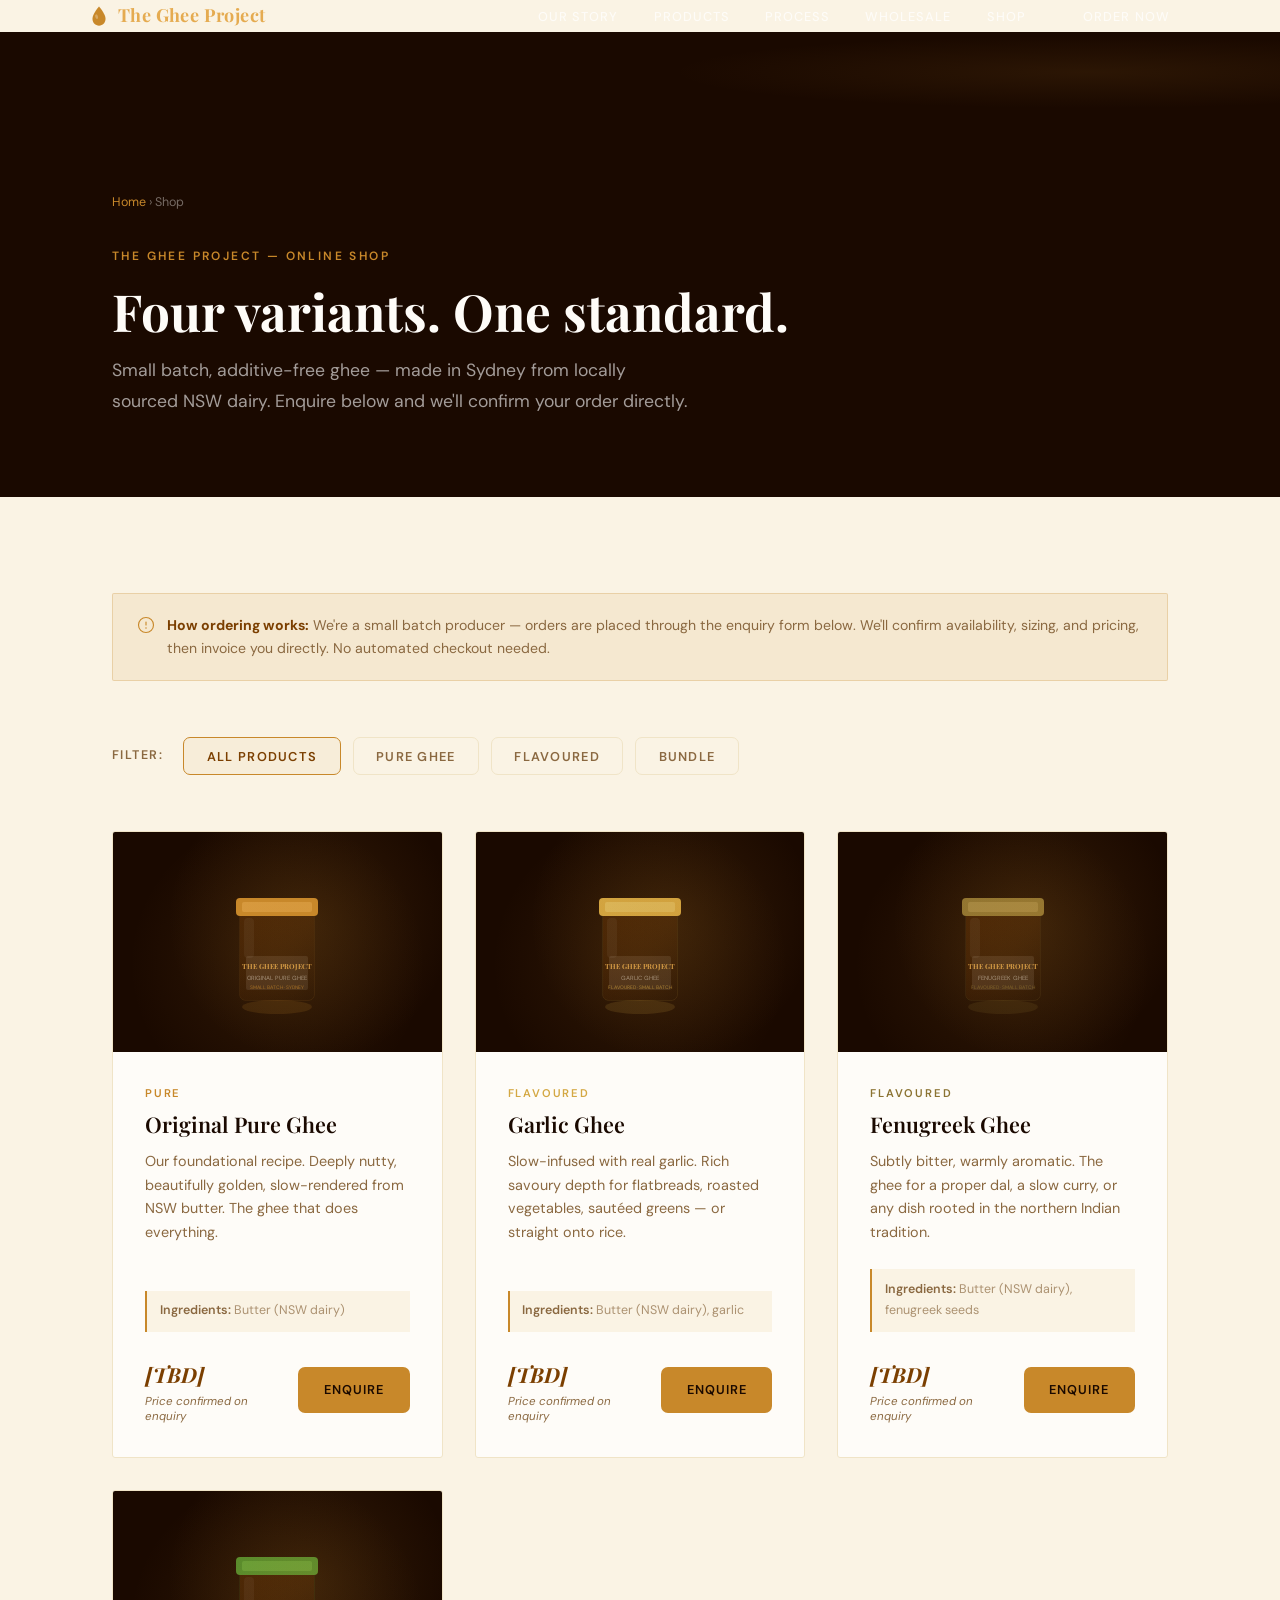
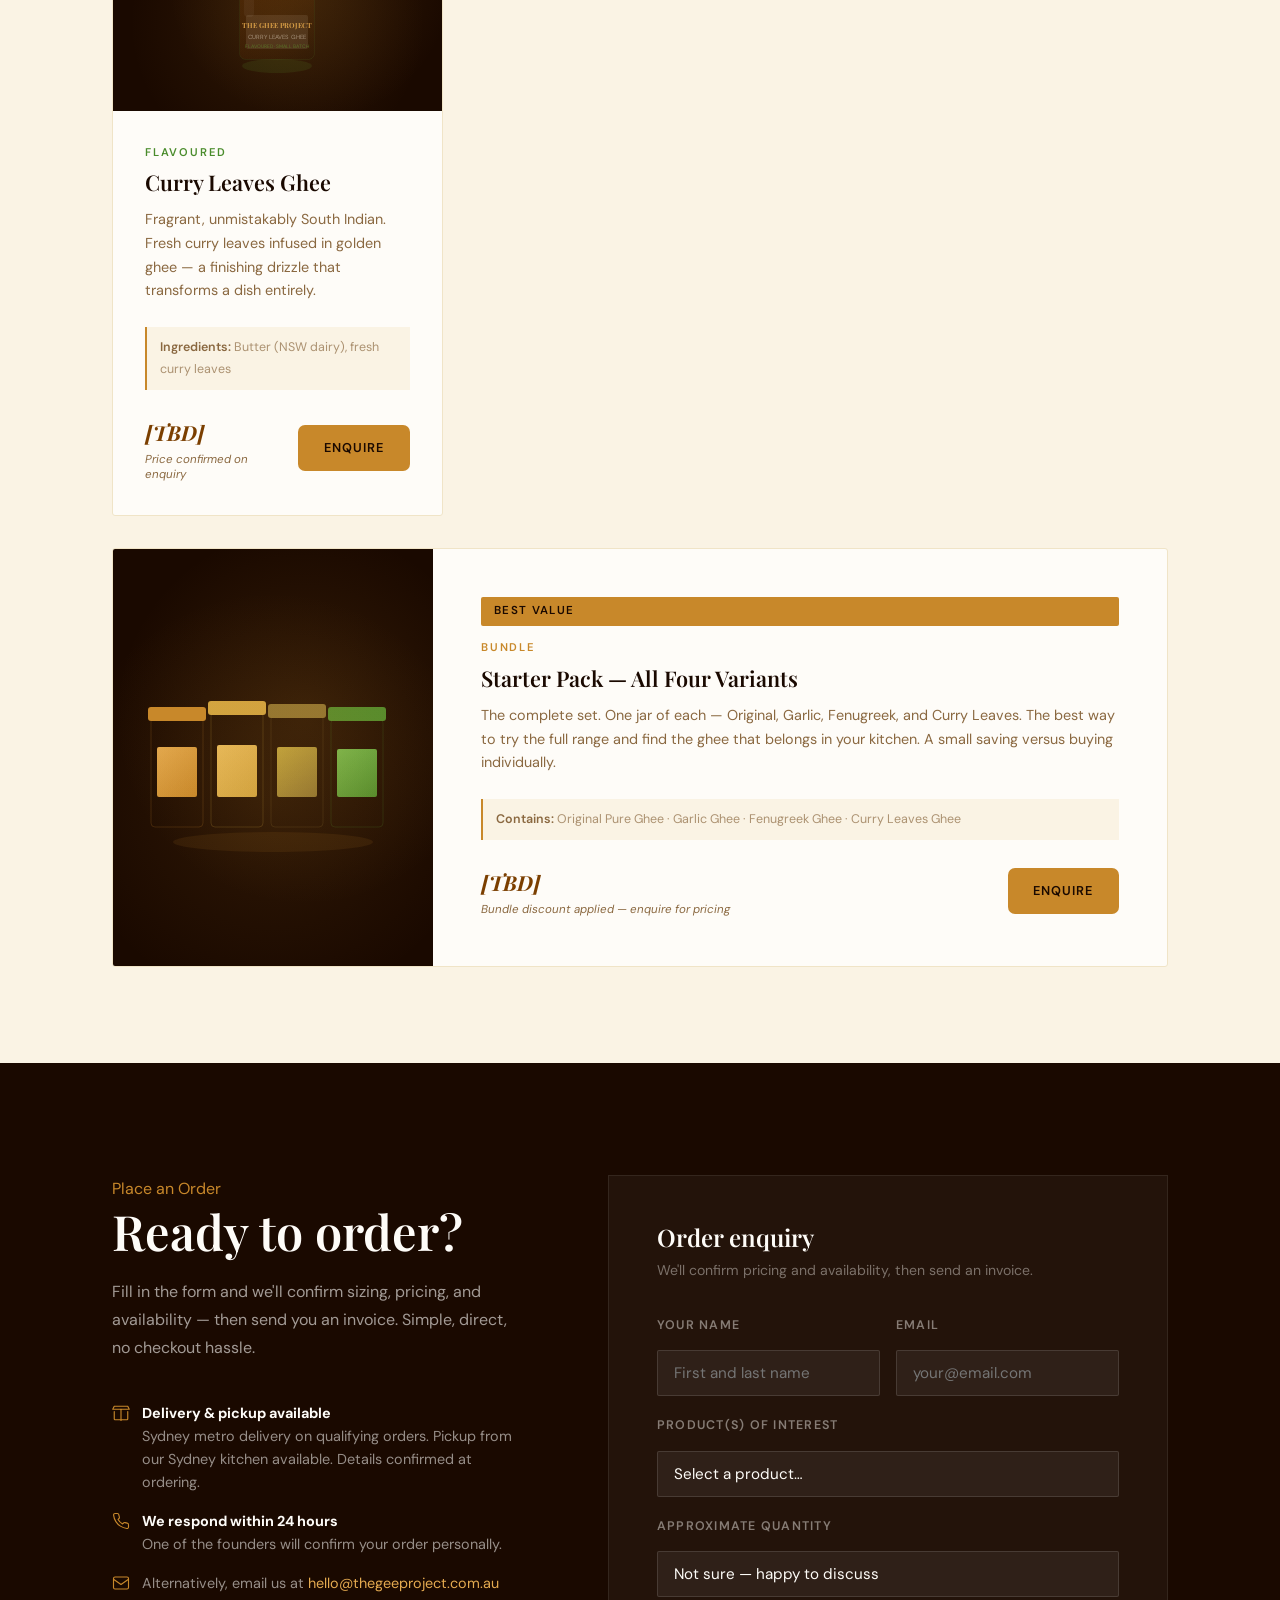
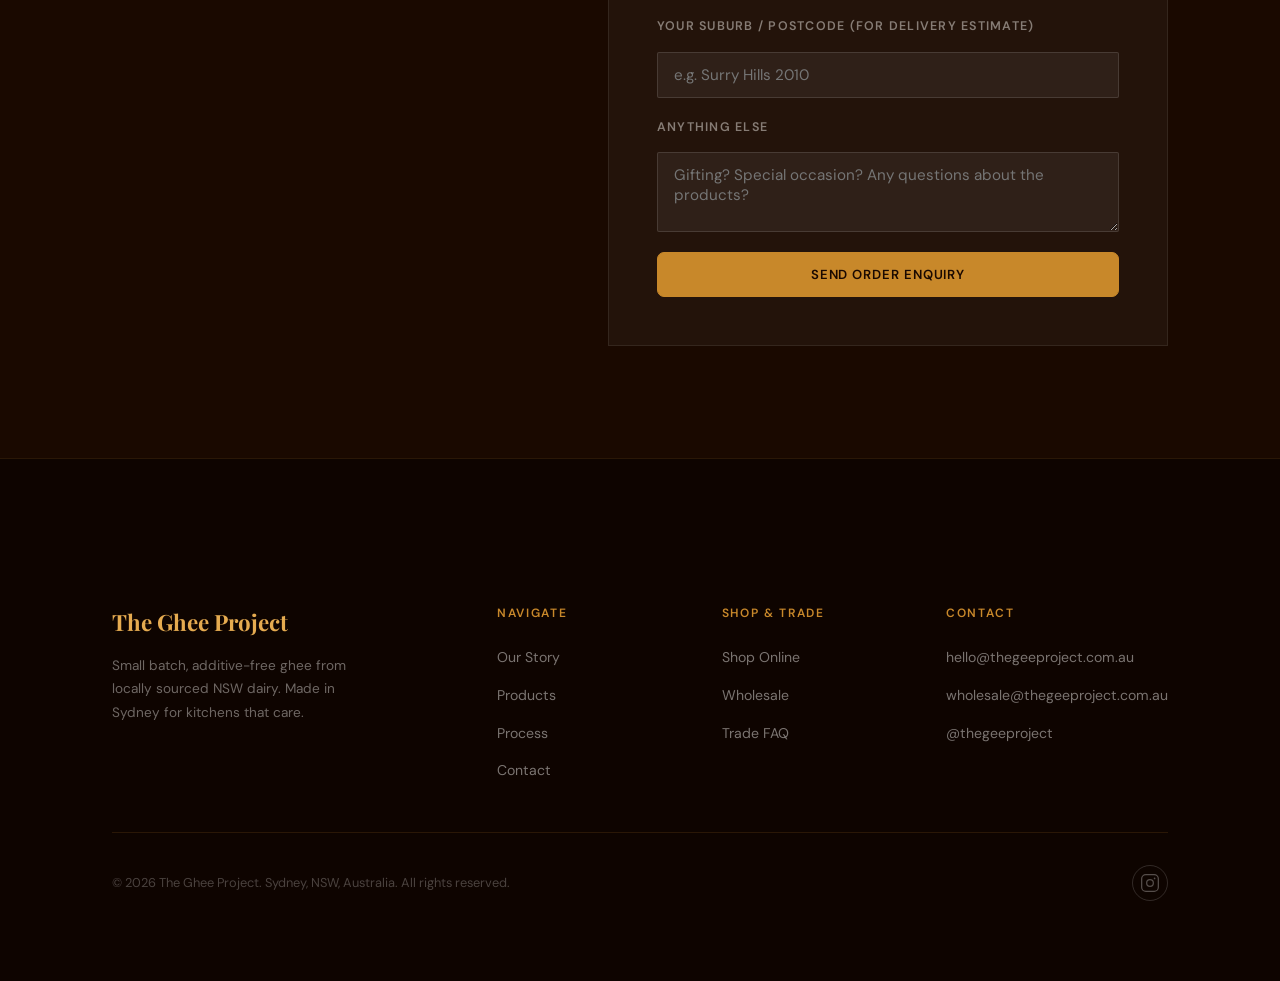
==== commit 2c58b537: "Add brand icon and favicon" ====
--- a/shop.html
+++ b/shop.html
@@ -12,6 +12,10 @@
   <meta property="og:image" content="/assets/images/og-image.jpg" />
   <meta property="og:type" content="website" />
   <link rel="canonical" href="https://thegeeproject.com.au/shop.html" />
+
+  <!-- Favicon -->
+  <link rel="icon" type="image/svg+xml" href="assets/icons/favicon.svg" />
+  <link rel="shortcut icon" href="assets/icons/favicon.svg" />
 
   <!-- Fonts -->
   <link href="https://fonts.googleapis.com/css2?family=Playfair+Display:ital,wght@0,400;0,600;0,700;1,400;1,600&family=DM+Sans:wght@300;400;500;600&display=swap" rel="stylesheet" />
@@ -488,8 +492,12 @@
 <nav class="site-nav" role="navigation" aria-label="Main navigation">
   <div class="nav-inner">
     <a href="index.html" class="nav-logo" aria-label="The Ghee Project — home">
-      <svg width="180" height="32" viewBox="0 0 180 32" fill="none" xmlns="http://www.w3.org/2000/svg" aria-hidden="true">
-        <text x="3" y="22" font-family="Playfair Display, serif" font-size="18" font-weight="700" fill="currentColor">The Ghee Project</text>
+      <svg class="nav-logo-icon" width="22" height="22" viewBox="0 0 32 32" fill="none" xmlns="http://www.w3.org/2000/svg" aria-hidden="true">
+        <path d="M16 2C16 2 6.5 12.5 6.5 20C6.5 25.799 10.701 30 16 30C21.299 30 25.5 25.799 25.5 20C25.5 12.5 16 2 16 2Z" fill="#C8882A"/>
+        <ellipse cx="12.5" cy="17" rx="2" ry="3.5" fill="rgba(255,252,245,0.28)" transform="rotate(-18 12.5 17)"/>
+      </svg>
+      <svg class="nav-logo-wordmark" width="165" height="32" viewBox="0 0 165 32" fill="none" xmlns="http://www.w3.org/2000/svg" aria-hidden="true">
+        <text x="0" y="22" font-family="Playfair Display, serif" font-size="18" font-weight="700" fill="currentColor">The Ghee Project</text>
       </svg>
     </a>
     <ul class="nav-links" role="list">
@@ -840,7 +848,7 @@
       <form
         id="shop-order-form"
         method="POST"
-        data-script-url="https://script.google.com/macros/s/AKfycbwek6bg1MLHWLfEgxKfm1FkD8zPGmKn8tmEthsHiQLjn8LI6Q7hsJdsxZPHlEvFyZGa/exec"
+        data-script-url="https://script.google.com/macros/s/AKfycbzMVLrbChycsY01FiSTE0o1deJoNXOv-hwYNcMXXBGA9tXTjPlr0ZyDVWLnEYUDGVF4/exec"
         novalidate
       >
         <input type="hidden" name="form_type" value="shop_order" />
--- a/assets/css/main.css
+++ b/assets/css/main.css
@@ -201,8 +201,14 @@
   color: var(--gold-lt);
   letter-spacing: 0.02em;
   flex-shrink: 0;
+  display: flex;
+  align-items: center;
+  gap: 0.5rem;
+  text-decoration: none;
 }
 .nav-logo span { color: var(--white); font-weight: 400; }
+.nav-logo-icon { flex-shrink: 0; }
+.nav-logo-wordmark { flex-shrink: 0; }
 
 .nav-links {
   display: flex;
